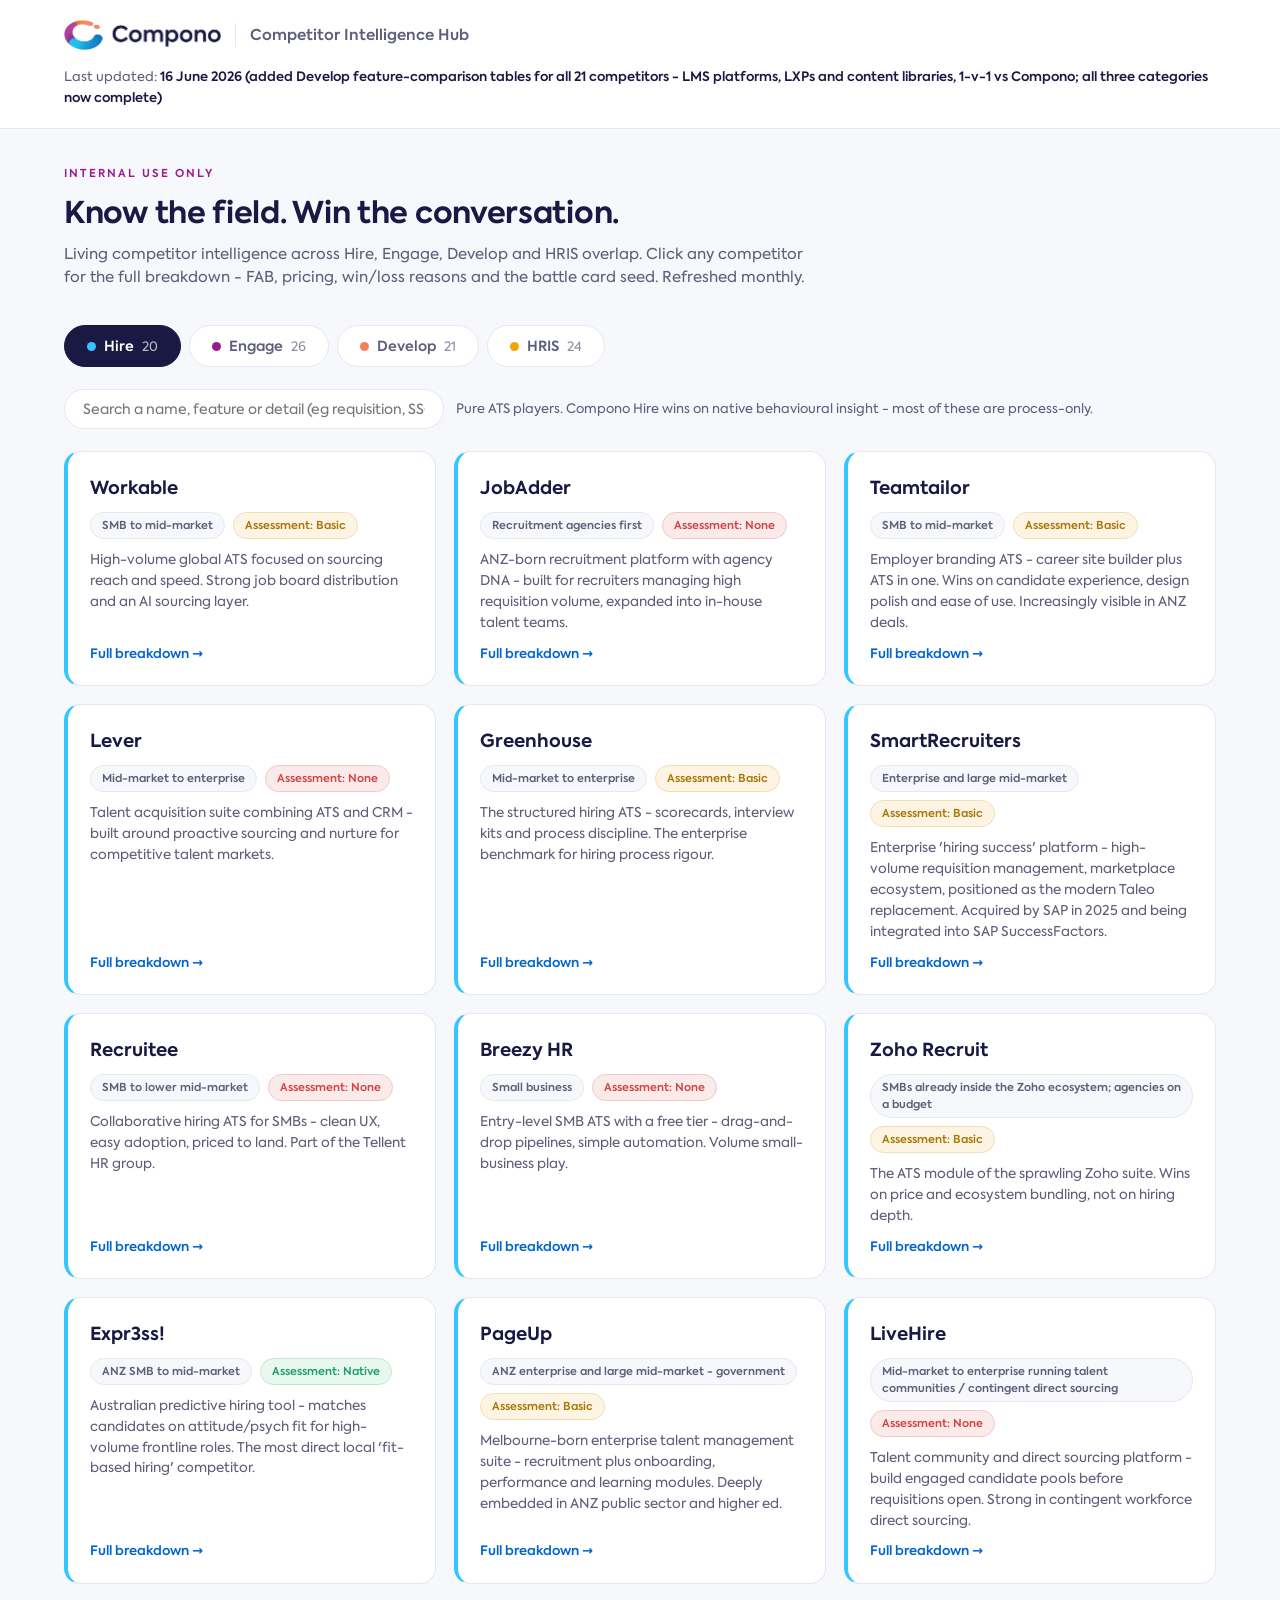
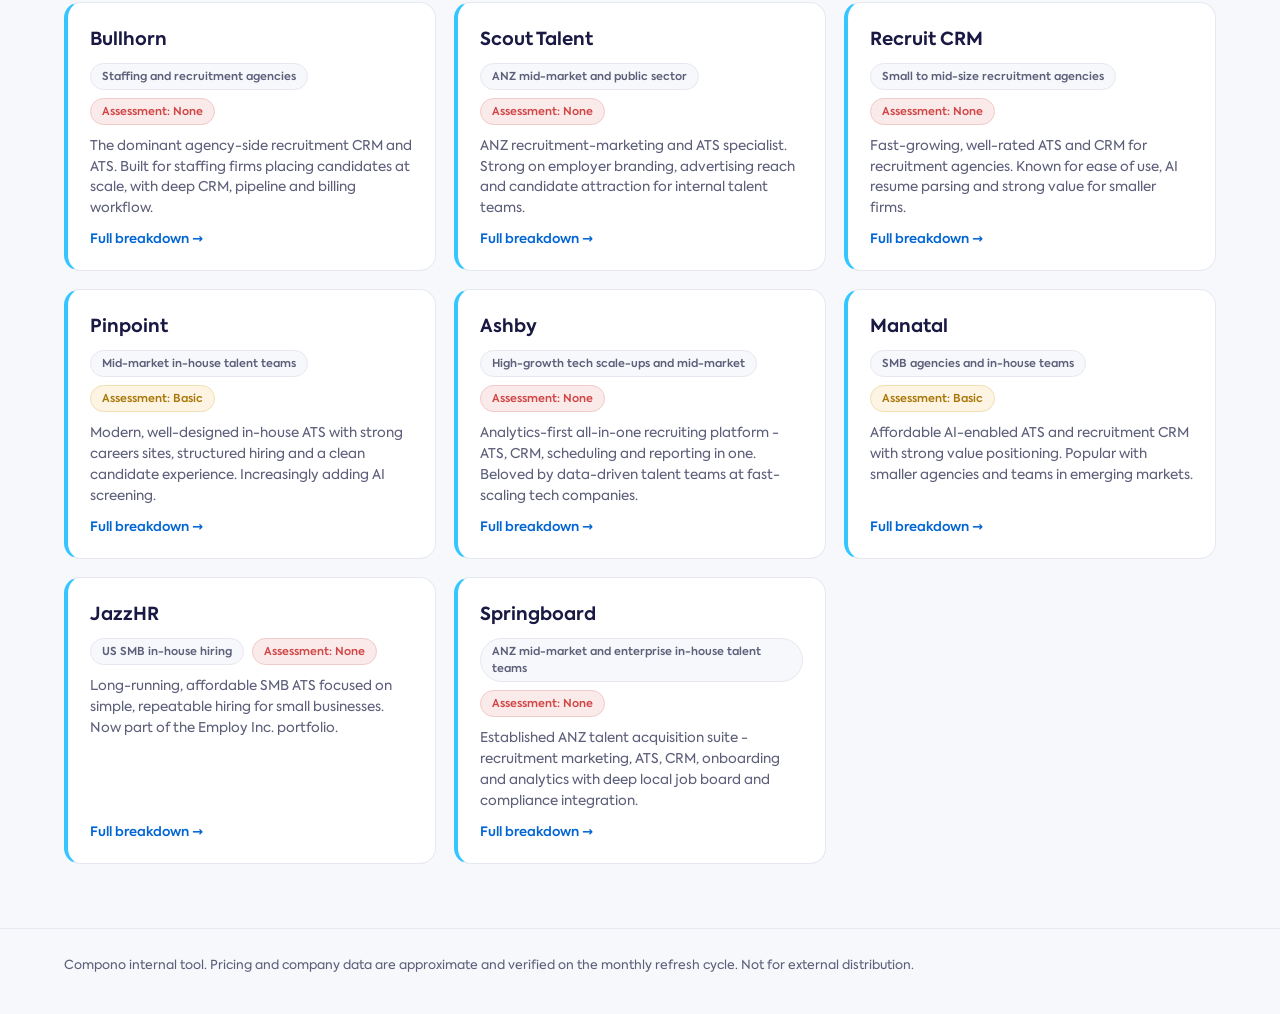
==== index.html @ 71cc0211 "Rename index 2.html to index.html" ====
<!DOCTYPE html>
<html lang="en-AU">
<head>
<meta charset="UTF-8">
<meta name="viewport" content="width=device-width, initial-scale=1.0">
<meta name="robots" content="noindex, nofollow">
<title>Compono Competitor Intelligence Hub</title>
<link rel="stylesheet" href="styles.css">
</head>
<body>

<header class="site-header">
  <div class="wrap">
    <div class="brand">
      <img src="assets/logo-horizontal-color.png" alt="Compono">
      <span class="brand-title">Competitor Intelligence Hub</span>
    </div>
    <div class="last-updated">Last updated: <strong id="lastUpdated"></strong></div>
  </div>
</header>

<main class="wrap">
  <div class="hero-strip">
    <div class="eyebrow">Internal use only</div>
    <h1>Know the field. Win the conversation.</h1>
    <p>Living competitor intelligence across Hire, Engage, Develop and HRIS overlap. Click any competitor for the full breakdown - FAB, pricing, win/loss reasons and the battle card seed. Refreshed monthly.</p>
  </div>

  <div class="tabs" id="tabs"></div>

  <div class="toolbar">
    <input type="text" class="search" id="search" placeholder="Search a name, feature or detail (eg requisition, SSO, onboarding)...">
    <span class="tab-desc" id="tabDesc"></span>
  </div>

  <div class="grid" id="grid"></div>
</main>

<footer class="site-footer">
  <div class="wrap">Compono internal tool. Pricing and company data are approximate and verified on the monthly refresh cycle. Not for external distribution.</div>
</footer>

<script src="data.js"></script>
<script>
  document.getElementById("lastUpdated").textContent = LAST_UPDATED;

  const tabOrder = ["hire", "engage", "develop", "hris"];
  let activeTab = sessionStorage.getItem("activeTab") || "hire";
  let query = "";

  const tabsEl = document.getElementById("tabs");
  const gridEl = document.getElementById("grid");
  const descEl = document.getElementById("tabDesc");

  const searchEl = document.getElementById("search");

  // Build the searchable text for each competitor once, on load.
  // This is what a competitor DOES - not Compono's win/loss or battle card.
  // For the feature-comparison rows we only count a feature when the
  // competitor actually offers it (them = yes or partial), so a search like
  // "requisition" returns only the ones that have it, not every competitor
  // that shares the same row set.
  function buildSearchText(c) {
    const parts = [];
    parts.push(c.name || "");
    parts.push(c.summary || "");
    parts.push(c.targetMarket || "");
    parts.push(c.pricing || "");
    if (Array.isArray(c.features)) parts.push(c.features.join(" "));
    if (Array.isArray(c.integrations)) parts.push(c.integrations.join(" "));
    if (c.fabTheirs) parts.push([c.fabTheirs.features, c.fabTheirs.advantages, c.fabTheirs.benefits].join(" "));
    if (c.fabComparison && Array.isArray(c.fabComparison.groups)) {
      c.fabComparison.groups.forEach(g => {
        (g.rows || []).forEach(r => {
          if (r && (r.them === "yes" || r.them === "partial")) parts.push(r.label || "");
        });
      });
    }
    return parts.join("  ").toLowerCase();
  }
  COMPETITORS.forEach(c => { c._search = buildSearchText(c); });

  // All words typed must be present (so "native assessment" narrows the list).
  function matchesQuery(c) {
    if (query === "") return true;
    return query.split(/\s+/).filter(Boolean).every(token => c._search.includes(token));
  }

  function renderTabs() {
    const searching = query !== "";
    tabsEl.innerHTML = tabOrder.map(key => {
      const count = COMPETITORS.filter(c => c.category === key).length;
      const isActive = !searching && key === activeTab;
      return `<button class="tab ${isActive ? "active" : ""}" data-tab="${key}">
        <span class="dot dot-${key}"></span>${CATEGORIES[key].label} <span class="count">${count}</span>
      </button>`;
    }).join("");
    tabsEl.querySelectorAll(".tab").forEach(btn => {
      btn.addEventListener("click", () => {
        // Clicking a tab returns to normal browsing and clears any search.
        activeTab = btn.dataset.tab;
        sessionStorage.setItem("activeTab", activeTab);
        query = "";
        searchEl.value = "";
        renderTabs(); renderGrid();
      });
    });
  }

  function assessPill(c) {
    if (c.category !== "hire" || !c.assessment) return "";
    const lvl = c.assessment.level;
    const cls = lvl === "Native" ? "assess-native" : lvl === "Basic" ? "assess-basic" : "assess-none";
    return `<span class="pill ${cls}">Assessment: ${lvl}</span>`;
  }

  // Category tag shown on cards when searching across all tabs.
  function categoryPill(c) {
    const label = CATEGORIES[c.category] ? CATEGORIES[c.category].label : c.category;
    return `<span class="pill"><span class="dot dot-${c.category}" style="display:inline-block;width:8px;height:8px;border-radius:50%;margin-right:6px"></span>${label}</span>`;
  }

  function renderGrid() {
    const searching = query !== "";

    // Empty search browses the active tab. A search looks across all categories.
    const list = searching
      ? COMPETITORS.filter(matchesQuery)
      : COMPETITORS.filter(c => c.category === activeTab);

    if (searching) {
      descEl.textContent = list.length === 1
        ? "1 competitor matches across all categories"
        : list.length + " competitors match across all categories";
    } else {
      descEl.textContent = CATEGORIES[activeTab].desc;
    }

    const emptyMsg = searching
      ? "No competitors match that search."
      : "No competitors in this tab.";

    gridEl.innerHTML = list.length ? list.map(c => `
      <a class="comp-card ${c.category}" href="competitor.html?id=${c.id}">
        <h3>${c.name}</h3>
        <div class="card-meta">
          ${searching ? categoryPill(c) : ""}
          <span class="pill">${c.targetMarket.split(",")[0]}</span>
          ${assessPill(c)}
        </div>
        <p>${c.summary}</p>
        <span class="card-link">Full breakdown →</span>
      </a>
    `).join("") : `<p style="color:var(--muted)">${emptyMsg}</p>`;
  }

  searchEl.addEventListener("input", e => {
    query = e.target.value.toLowerCase().trim();
    renderTabs(); renderGrid();
  });

  renderTabs();
  renderGrid();
</script>
</body>
</html>
---- styles.css ----
/* Compono Competitor Intelligence Hub — internal tool styling
   Lighter take on the Compono GTM design system */

@font-face { font-family:"Axiforma"; src:url("./fonts/Axiforma-Regular.otf") format("opentype"); font-weight:400; font-display:swap; }
@font-face { font-family:"Axiforma"; src:url("./fonts/Axiforma-Medium.otf") format("opentype"); font-weight:500; font-display:swap; }
@font-face { font-family:"Axiforma"; src:url("./fonts/Axiforma-SemiBold.otf") format("opentype"); font-weight:600; font-display:swap; }
@font-face { font-family:"Axiforma"; src:url("./fonts/Axiforma-Bold.otf") format("opentype"); font-weight:700; font-display:swap; }

:root {
  --navy:#1A1944;
  --blue:#0065D3;
  --blue-dark:#0055B3;
  --purple:#9a1a8d;
  --cyan:#35c6ff;
  --coral:#f3805d;
  --amber:#F1A604;
  --bg:#f7f8fb;
  --card:#ffffff;
  --line:#e6e8f0;
  --text:#1A1944;
  --muted:#5d5f7a;
  --green:#1d9e6f;
  --red:#d14545;
  --radius:16px;
}

* { box-sizing:border-box; margin:0; padding:0; }

body {
  font-family:"Axiforma", system-ui, sans-serif;
  background:var(--bg);
  color:var(--text);
  line-height:1.55;
  font-size:15px;
}

a { color:var(--blue); text-decoration:none; }
a:hover { text-decoration:underline; }

.wrap { max-width:1200px; margin:0 auto; padding:0 24px; }

/* ---------- Header ---------- */
.site-header {
  background:var(--card);
  border-bottom:1px solid var(--line);
  padding:20px 0;
}
.site-header .wrap { display:flex; align-items:center; justify-content:space-between; gap:16px; flex-wrap:wrap; }
.brand { display:flex; align-items:center; gap:14px; }
.brand img { height:30px; }
.brand-title { font-weight:600; font-size:15px; color:var(--muted); border-left:1px solid var(--line); padding-left:14px; }
.last-updated { font-size:13px; color:var(--muted); }
.last-updated strong { color:var(--text); font-weight:600; }

/* ---------- Hero strip ---------- */
.hero-strip { padding:36px 0 8px; }
.eyebrow { text-transform:uppercase; letter-spacing:2px; font-size:11px; font-weight:600; color:var(--purple); }
.hero-strip h1 { font-size:30px; font-weight:700; margin:8px 0 6px; letter-spacing:-0.3px; }
.hero-strip p { color:var(--muted); max-width:760px; }

/* ---------- Tabs ---------- */
.tabs { display:flex; gap:8px; margin:28px 0 22px; flex-wrap:wrap; }
.tab {
  border:1px solid var(--line);
  background:var(--card);
  border-radius:9999px;
  padding:10px 22px;
  font-family:inherit;
  font-size:14px;
  font-weight:600;
  color:var(--muted);
  cursor:pointer;
  display:flex; align-items:center; gap:8px;
  transition:all .15s ease;
}
.tab:hover { border-color:var(--blue); color:var(--blue); }
.tab.active { background:var(--navy); border-color:var(--navy); color:#fff; }
.tab .dot { width:9px; height:9px; border-radius:50%; }
.dot-hire { background:var(--cyan); }
.dot-engage { background:var(--purple); }
.dot-develop { background:var(--coral); }
.dot-hris { background:var(--amber); }
.tab .count { font-weight:400; opacity:.7; font-size:13px; }

/* ---------- Search ---------- */
.toolbar { display:flex; gap:12px; align-items:center; margin-bottom:22px; flex-wrap:wrap; }
.search {
  flex:1; min-width:240px; max-width:380px;
  border:1px solid var(--line);
  border-radius:9999px;
  padding:10px 18px;
  font-family:inherit;
  font-size:14px;
  background:var(--card);
  color:var(--text);
}
.search:focus { outline:none; border-color:var(--blue); }
.tab-desc { font-size:13px; color:var(--muted); }

/* ---------- Card grid ---------- */
.grid {
  display:grid;
  grid-template-columns:repeat(3, 1fr);
  gap:18px;
  padding-bottom:64px;
}
@media (max-width:980px){ .grid { grid-template-columns:repeat(2,1fr); } }
@media (max-width:640px){ .grid { grid-template-columns:1fr; } }

.comp-card {
  background:var(--card);
  border:1px solid var(--line);
  border-left:4px solid var(--purple);
  border-radius:var(--radius);
  padding:22px;
  display:flex; flex-direction:column; gap:10px;
  transition:box-shadow .15s ease, transform .15s ease;
  color:var(--text);
}
.comp-card:hover { box-shadow:0 8px 24px rgba(26,25,68,.10); transform:translateY(-2px); text-decoration:none; }
.comp-card.hire { border-left-color:var(--cyan); }
.comp-card.engage { border-left-color:var(--purple); }
.comp-card.develop { border-left-color:var(--coral); }
.comp-card.hris { border-left-color:var(--amber); }

.comp-card h3 { font-size:18px; font-weight:700; }
.card-meta { display:flex; gap:8px; flex-wrap:wrap; }
.pill {
  font-size:11px; font-weight:600;
  border-radius:9999px;
  padding:4px 11px;
  background:var(--bg);
  color:var(--muted);
  border:1px solid var(--line);
}
.pill.assess-native { background:#e8f8ef; color:var(--green); border-color:#bfe8d2; }
.pill.assess-basic { background:#fdf4e3; color:#a87708; border-color:#f0dfb3; }
.pill.assess-none { background:#fbeaea; color:var(--red); border-color:#f0c9c9; }
.comp-card p { font-size:13.5px; color:var(--muted); flex:1; }
.card-link { font-size:13px; font-weight:600; color:var(--blue); }

/* ---------- Competitor page ---------- */
.back-link { display:inline-block; margin:26px 0 4px; font-size:13px; font-weight:600; }
.comp-header { padding:10px 0 26px; border-bottom:1px solid var(--line); margin-bottom:30px; }
.comp-header h1 { font-size:32px; font-weight:700; letter-spacing:-0.3px; margin:6px 0 10px; }
.comp-header .card-meta { margin-top:4px; }

.section { margin-bottom:34px; }
.section h2 {
  font-size:13px; text-transform:uppercase; letter-spacing:2px;
  font-weight:600; color:var(--purple); margin-bottom:12px;
}
.panel {
  background:var(--card);
  border:1px solid var(--line);
  border-radius:var(--radius);
  padding:22px 24px;
}

.snapshot-grid { display:grid; grid-template-columns:repeat(auto-fit, minmax(170px,1fr)); gap:16px; }
.snap-item .label { font-size:11px; text-transform:uppercase; letter-spacing:1px; color:var(--muted); font-weight:600; }
.snap-item .value { font-size:14.5px; font-weight:500; margin-top:3px; }

ul.clean { list-style:none; }
ul.clean li { padding:7px 0 7px 22px; position:relative; font-size:14px; border-bottom:1px solid var(--bg); }
ul.clean li:last-child { border-bottom:none; }
ul.clean li::before { content:"●"; position:absolute; left:2px; font-size:9px; top:11px; color:var(--blue); }
ul.clean.wins li::before { color:var(--green); }
ul.clean.losses li::before { color:var(--red); }

.fab-grid { display:grid; grid-template-columns:1fr 1fr; gap:18px; }
@media (max-width:760px){ .fab-grid { grid-template-columns:1fr; } }
.fab-col h3 { font-size:14px; font-weight:700; margin-bottom:10px; display:flex; align-items:center; gap:8px; }
.fab-col.theirs h3 { color:var(--muted); }
.fab-col.ours h3 { color:var(--blue); }
.fab-block { margin-bottom:12px; }
.fab-block .fab-label { font-size:11px; text-transform:uppercase; letter-spacing:1px; font-weight:600; color:var(--muted); }
.fab-block p { font-size:13.5px; margin-top:3px; }

.battlecard {
  background:var(--navy);
  color:#fff;
  border-radius:var(--radius);
  padding:26px 28px;
}
.battlecard h2 { color:var(--cyan) !important; }
.battlecard p { font-size:15px; line-height:1.7; }

.recent-empty {
  font-size:13.5px; color:var(--muted); font-style:italic;
}
.activity-item { padding:10px 0; border-bottom:1px solid var(--bg); font-size:14px; }
.activity-item:last-child { border-bottom:none; }
.activity-item .date { font-size:12px; font-weight:600; color:var(--purple); }

.two-col { display:grid; grid-template-columns:1fr 1fr; gap:18px; }
@media (max-width:760px){ .two-col { grid-template-columns:1fr; } }

footer.site-footer {
  border-top:1px solid var(--line);
  padding:26px 0 40px;
  font-size:12.5px;
  color:var(--muted);
}

/* ============================================================
   FAB FEATURE COMPARISON + PAGE INTERACTIVITY
   Added for the redesigned 1-v-1 Compono comparison tables.
   Uses the existing tokens defined above (--navy, --blue, etc).
   ============================================================ */
:root{
  --fab-yes:#1d9e6f; --fab-yes-bg:rgba(29,158,111,.12);
  --fab-partial:#c8861a; --fab-partial-bg:rgba(214,158,46,.14);
  --fab-no:#c2c7d0; --fab-no-bg:rgba(120,130,150,.10);
  --ease-out:cubic-bezier(.22,1,.36,1);
}

/* ---------- collapsible shell ---------- */
.fab-compare{
  border:1px solid var(--line);
  border-radius:var(--radius);
  background:var(--card);
  overflow:hidden;
  box-shadow:0 2px 8px rgba(26,25,68,0.05);
  transition:box-shadow .3s var(--ease-out);
}
.fab-compare[open]{box-shadow:0 12px 32px -12px rgba(26,25,68,0.18);}
.fab-compare>summary{
  list-style:none; cursor:pointer; user-select:none;
  padding:20px 24px;
  display:flex; align-items:center; gap:14px;
  background:linear-gradient(135deg,#1A1944 0%,#2a2960 100%);
  color:#fff;
}
.fab-compare>summary::-webkit-details-marker{display:none;}
.fab-compare>summary::after{
  content:""; width:11px; height:11px; margin-left:auto;
  border-right:2px solid rgba(255,255,255,.8);
  border-bottom:2px solid rgba(255,255,255,.8);
  transform:rotate(45deg); transition:transform .3s var(--ease-out);
}
.fab-compare[open]>summary::after{transform:rotate(-135deg);}
.fab-compare-title{font-size:17px; font-weight:700; letter-spacing:-0.01em;}
.fab-compare-hint{
  font-size:12px; font-weight:600; text-transform:uppercase; letter-spacing:.08em;
  color:var(--cyan); margin-left:4px;
}
.fab-compare[open] .fab-compare-hint{opacity:.6;}
.fab-compare-body{padding:0;}

/* ---------- legend ---------- */
.fab-legend{
  display:flex; flex-wrap:wrap; gap:22px;
  padding:16px 24px; background:var(--bg);
  border-bottom:1px solid var(--line);
  font-size:13px; font-weight:500; color:var(--navy);
}
.fab-legend span{display:inline-flex; align-items:center; gap:8px;}

/* ---------- group ---------- */
.fab-compare-grouptitle{
  font-size:12px; font-weight:700; text-transform:uppercase; letter-spacing:.08em;
  color:var(--purple); padding:18px 24px 10px; background:var(--card);
}
.fab-compare-group:nth-of-type(2) .fab-compare-grouptitle{color:var(--blue);}

/* ---------- table ---------- */
.fab-compare-table{ width:100%; border-collapse:collapse; font-size:14.5px; table-layout:fixed; }
.fab-compare-table col.col-cap{width:auto;}
.fab-compare-table col.col-them,.fab-compare-table col.col-us{width:130px;}
.fab-compare-table th{
  font-size:12px; font-weight:700; text-transform:uppercase; letter-spacing:.05em;
  padding:13px 18px; color:var(--navy); background:#f1f0fb;
  border-bottom:2px solid var(--line);
}
.fab-compare-table th.cap{text-align:left;}
.fab-compare-table th.vendor{text-align:center;}
.fab-compare-table th.us{
  background:var(--blue); color:#fff; border-bottom:2px solid var(--blue-dark); position:relative;
}
.fab-compare-table th.us::after{
  content:"US"; position:absolute; top:4px; right:8px;
  font-size:9px; font-weight:700; letter-spacing:.1em; opacity:.55;
}
.fab-compare-table td{
  padding:13px 18px; border-bottom:1px solid var(--line);
  color:var(--navy); line-height:1.4; vertical-align:middle;
}
.fab-compare-table td.cap{font-weight:500;}
.fab-compare-table td.mark{text-align:center;}
.fab-compare-table td.us{background:rgba(0,101,211,0.05);}
.fab-compare-table tr:hover td{background:rgba(26,25,68,0.025);}
.fab-compare-table tr:hover td.us{background:rgba(0,101,211,0.09);}
.fab-compare-table tbody tr:last-child td{border-bottom:none;}

/* ---------- marks ---------- */
.mk{
  display:inline-flex; align-items:center; justify-content:center;
  width:28px; height:28px; border-radius:50%;
  font-style:normal; font-size:14px; font-weight:700; line-height:1;
}
.mk.yes{background:var(--fab-yes-bg); color:var(--fab-yes);}
.mk.partial{background:var(--fab-partial-bg); color:var(--fab-partial); font-size:12px;}
.mk.no{background:var(--fab-no-bg); color:var(--fab-no);}

@media (max-width:600px){
  .fab-compare-hint{display:none;}
  .fab-compare-table col.col-them,.fab-compare-table col.col-us{width:62px;}
  .fab-compare-table th,.fab-compare-table td{padding:11px 12px;}
  .fab-compare-table{font-size:13.5px;}
}

/* ---------- page interactivity ---------- */
.reveal{opacity:0; transform:translateY(16px); transition:opacity .6s var(--ease-out), transform .6s var(--ease-out);}
.reveal.in{opacity:1; transform:none;}
@media (prefers-reduced-motion:reduce){.reveal{opacity:1; transform:none; transition:none;}}

.hub-subnav{
  position:sticky; top:0; z-index:50;
  display:flex; gap:6px; flex-wrap:wrap;
  padding:12px 0; margin:0 0 8px;
  background:rgba(247,248,251,0.88); backdrop-filter:blur(10px);
  border-bottom:1px solid var(--line);
}
.hub-subnav a{
  font-size:13px; font-weight:600; text-decoration:none;
  color:var(--navy); padding:7px 14px; border-radius:9999px;
  border:1px solid var(--line); background:var(--card);
  transition:all .2s ease; white-space:nowrap;
}
.hub-subnav a:hover{border-color:var(--blue); color:var(--blue); text-decoration:none;}
.hub-subnav a.active{background:var(--navy); color:#fff; border-color:var(--navy);}

.win-loss-bar{height:8px; border-radius:9999px; overflow:hidden; display:flex; margin:4px 0 18px; background:var(--fab-no-bg);}
.win-loss-bar .w{background:var(--green);}
.win-loss-bar .l{background:var(--coral);}

ul.clean.wins li,ul.clean.losses li{transition:transform .2s ease;}
ul.clean.wins li:hover,ul.clean.losses li:hover{transform:translateX(3px);}

.panel{transition:box-shadow .25s ease;}
.section:hover>.panel{box-shadow:0 8px 24px -12px rgba(26,25,68,0.15);}
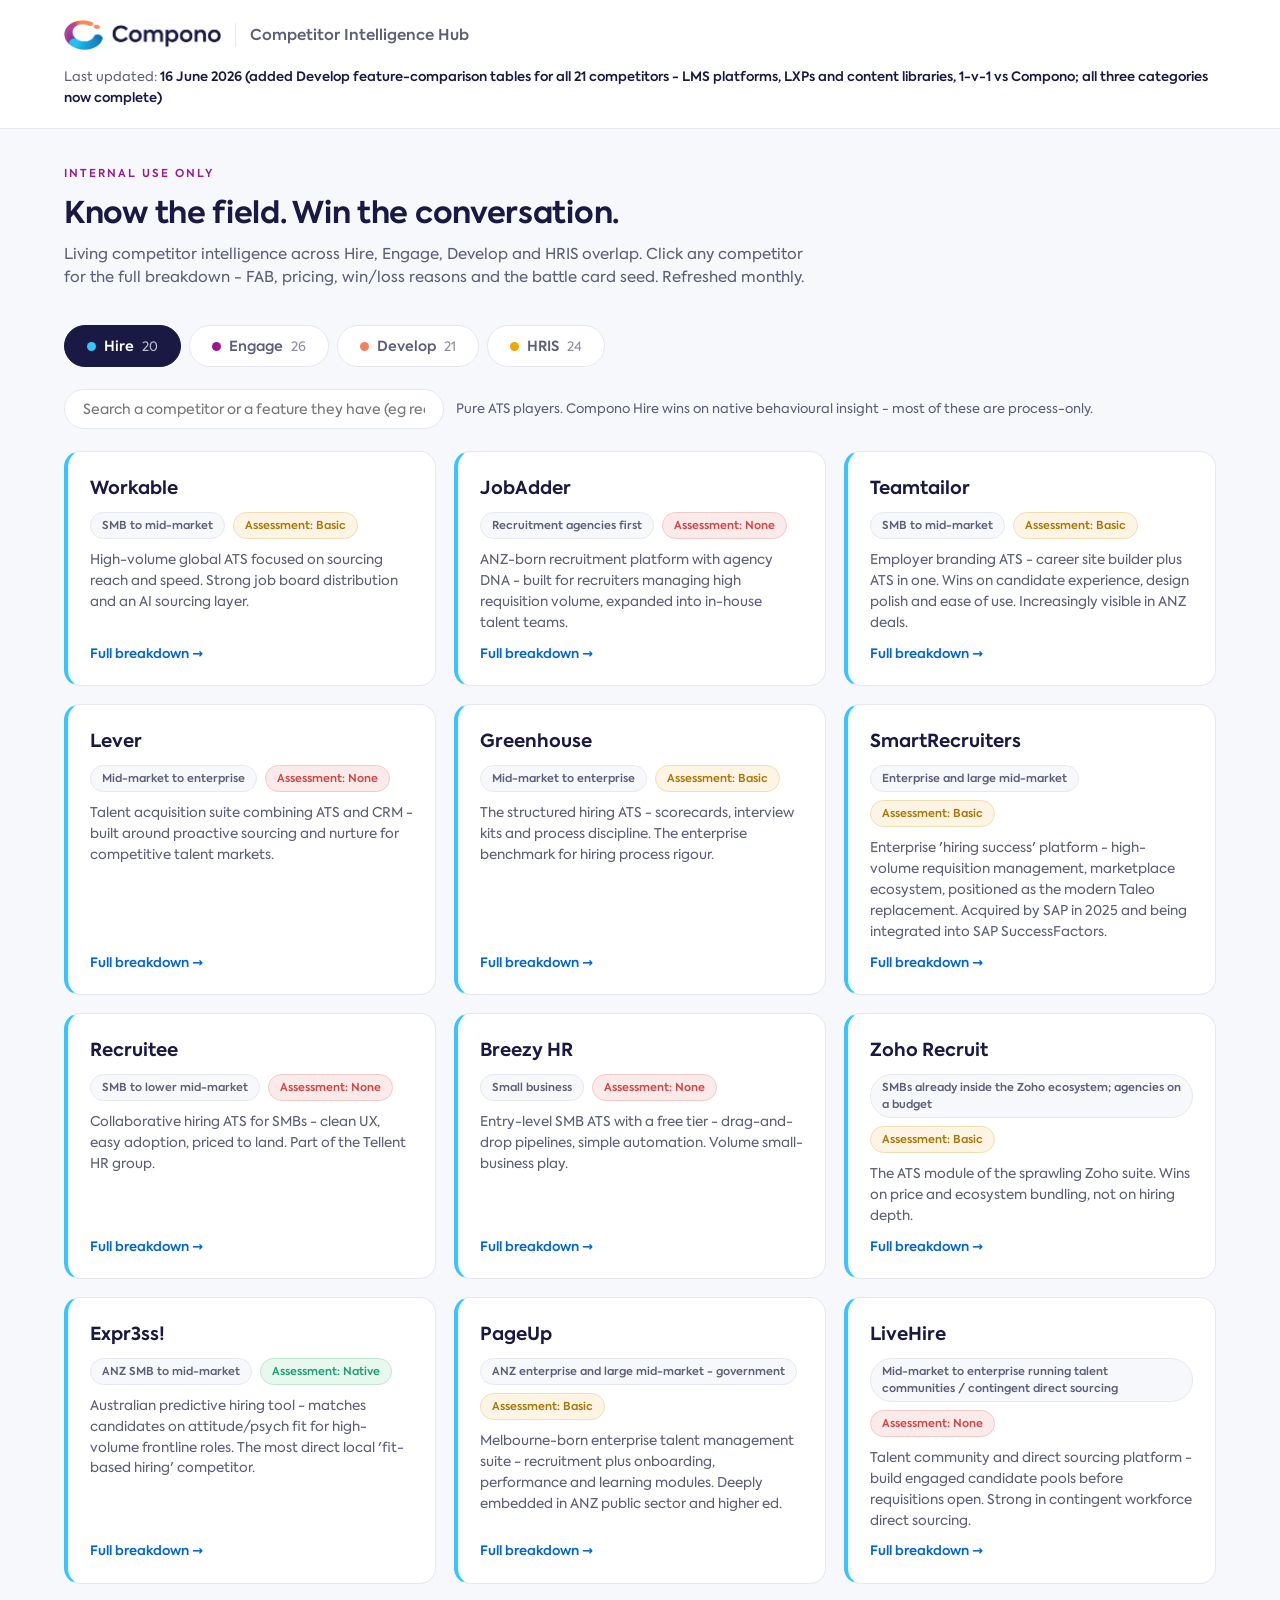
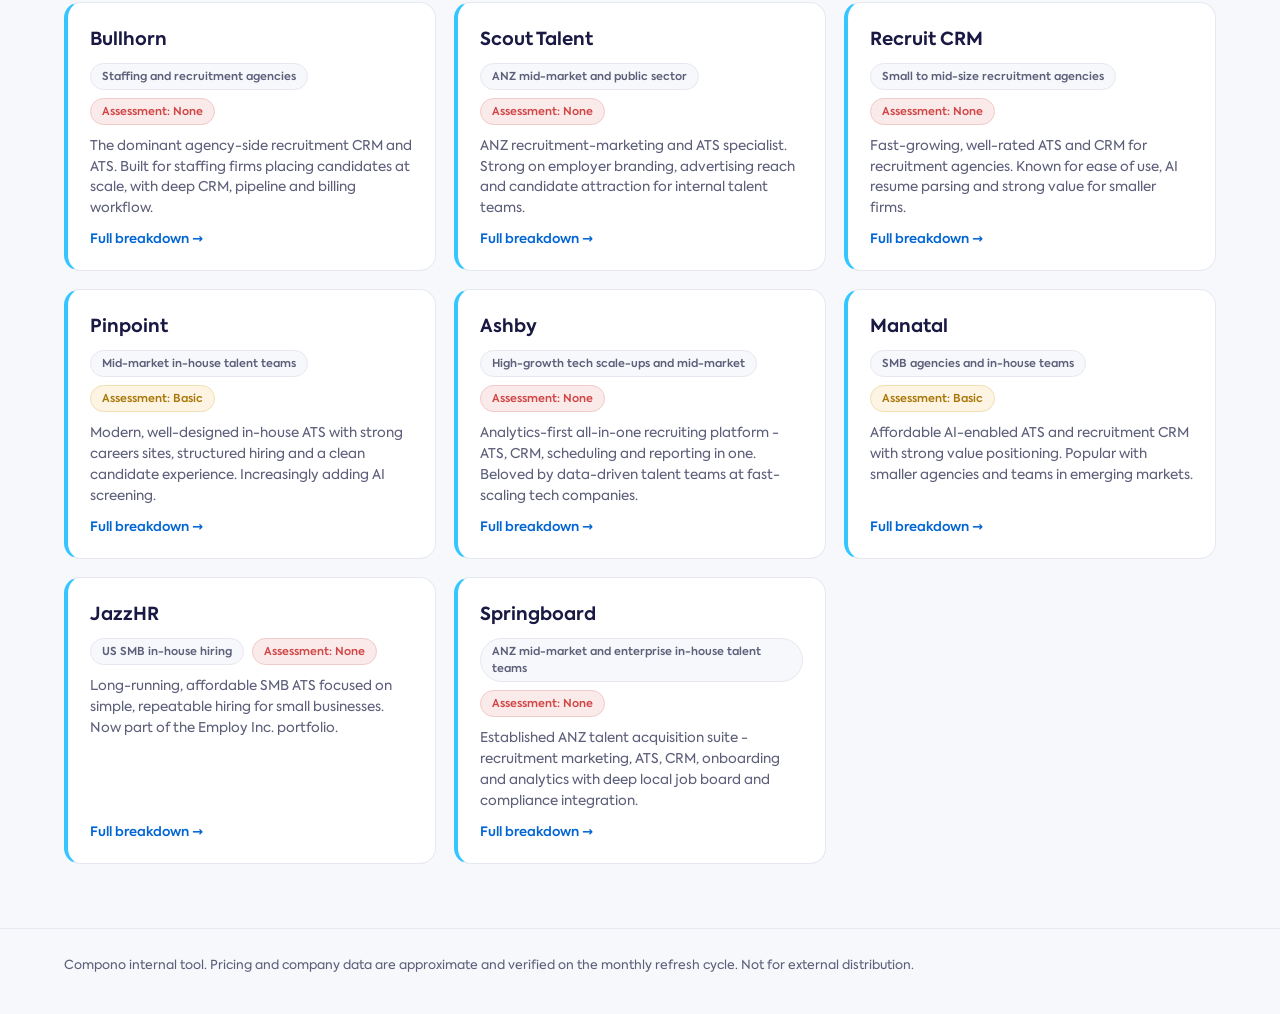
==== commit 1d170be5: "Rename index 3.html to index.html" ====
--- a/index.html
+++ b/index.html
@@ -29,7 +29,7 @@
   <div class="tabs" id="tabs"></div>
 
   <div class="toolbar">
-    <input type="text" class="search" id="search" placeholder="Search a name, feature or detail (eg requisition, SSO, onboarding)...">
+    <input type="text" class="search" id="search" placeholder="Search a competitor or a feature they have (eg requisition, SCORM, assessment)...">
     <span class="tab-desc" id="tabDesc"></span>
   </div>
 
@@ -55,20 +55,18 @@
   const searchEl = document.getElementById("search");
 
   // Build the searchable text for each competitor once, on load.
-  // This is what a competitor DOES - not Compono's win/loss or battle card.
-  // For the feature-comparison rows we only count a feature when the
-  // competitor actually offers it (them = yes or partial), so a search like
-  // "requisition" returns only the ones that have it, not every competitor
-  // that shares the same row set.
+  // Capability-true only: this is what a competitor actually HAS.
+  // We include the name (so you can still find them by name), their own
+  // features, a real assessment capability for Hire (Basic or Native, never
+  // None), and the FAB comparison rows they tick (them = yes or partial).
+  // We deliberately leave OUT summary, their marketing pitch and integrations,
+  // so a competitor is not pulled up for a feature just because it appears in
+  // their description, or because they only plug into a partner that does it.
   function buildSearchText(c) {
     const parts = [];
     parts.push(c.name || "");
-    parts.push(c.summary || "");
-    parts.push(c.targetMarket || "");
-    parts.push(c.pricing || "");
-    if (Array.isArray(c.features)) parts.push(c.features.join(" "));
-    if (Array.isArray(c.integrations)) parts.push(c.integrations.join(" "));
-    if (c.fabTheirs) parts.push([c.fabTheirs.features, c.fabTheirs.advantages, c.fabTheirs.benefits].join(" "));
+    if (Array.isArray(c.features)) parts.push(c.features.join("  "));
+    if (c.category === "hire" && c.assessment && c.assessment.level !== "None") parts.push("assessment");
     if (c.fabComparison && Array.isArray(c.fabComparison.groups)) {
       c.fabComparison.groups.forEach(g => {
         (g.rows || []).forEach(r => {
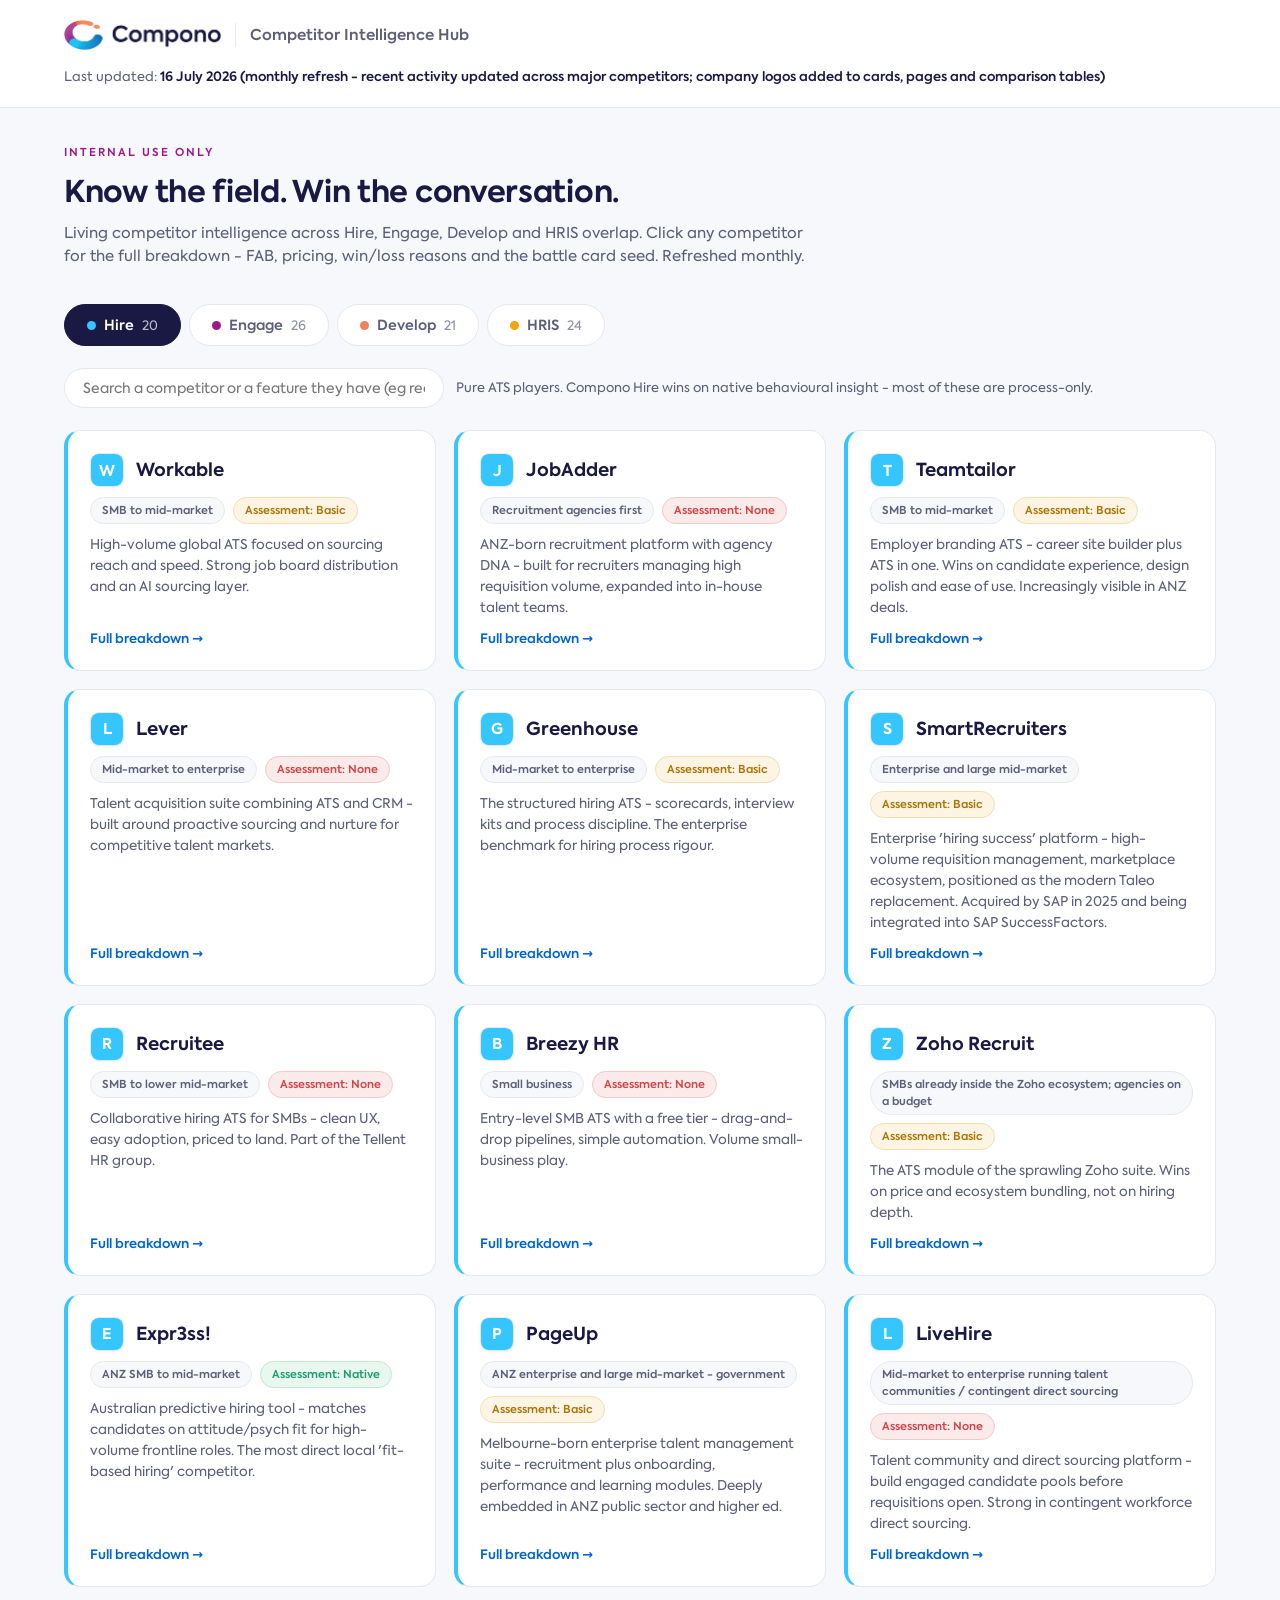
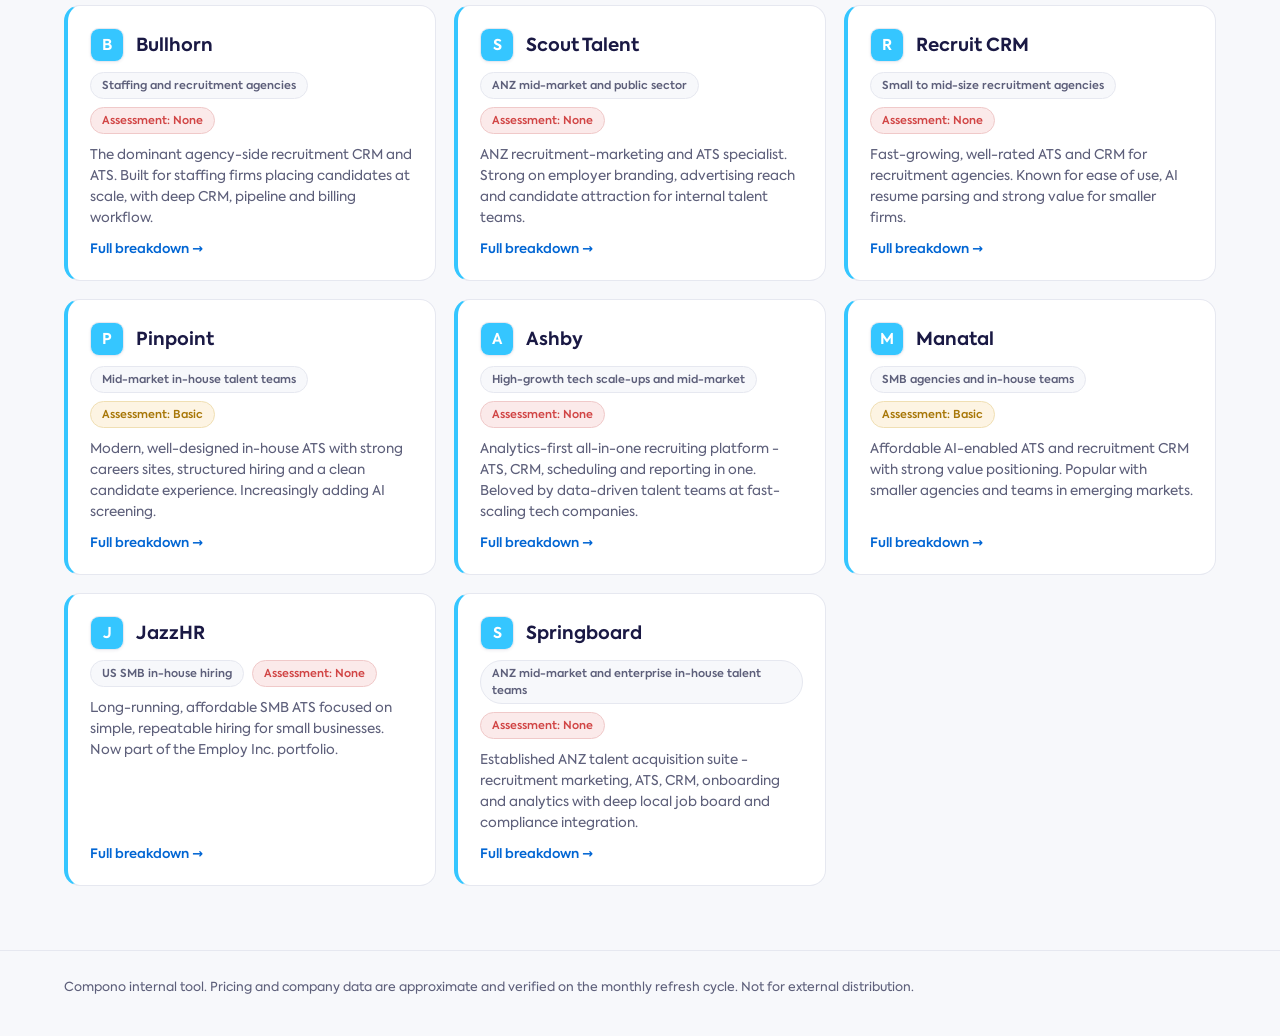
==== commit 43dddc35: "Add files via upload" ====
--- a/index.html
+++ b/index.html
@@ -105,6 +105,17 @@
     });
   }
 
+  // Company logo chip. Uses the competitor's website favicon via Google's
+  // public favicon service (no files to host or maintain). If a competitor
+  // has no domain set, or the image fails, a coloured initial shows instead.
+  function logoChip(c, size) {
+    const initial = (c.name || "?").trim().charAt(0).toUpperCase();
+    const img = c.domain
+      ? `<img class="logo-img" src="https://www.google.com/s2/favicons?domain=${c.domain}&sz=128" alt="" loading="lazy" onerror="this.style.display='none';this.nextElementSibling.style.display='flex'">`
+      : "";
+    return `<span class="logo-chip ${size || ""} ${c.category}">${img}<span class="logo-fallback"${c.domain ? ' style="display:none"' : ""}>${initial}</span></span>`;
+  }
+
   function assessPill(c) {
     if (c.category !== "hire" || !c.assessment) return "";
     const lvl = c.assessment.level;
@@ -140,7 +151,7 @@
 
     gridEl.innerHTML = list.length ? list.map(c => `
       <a class="comp-card ${c.category}" href="competitor.html?id=${c.id}">
-        <h3>${c.name}</h3>
+        <div class="card-head">${logoChip(c)}<h3>${c.name}</h3></div>
         <div class="card-meta">
           ${searching ? categoryPill(c) : ""}
           <span class="pill">${c.targetMarket.split(",")[0]}</span>
--- a/styles.css
+++ b/styles.css
@@ -340,3 +340,54 @@
 
 .panel{transition:box-shadow .25s ease;}
 .section:hover>.panel{box-shadow:0 8px 24px -12px rgba(26,25,68,0.15);}
+
+/* ============================================================
+   COMPANY LOGO CHIPS
+   Favicon-based logos with a coloured-initial fallback.
+   Added July 2026 refresh - cards, page headers, FAB columns
+   and the 1-v-1 comparison table headers.
+   ============================================================ */
+.logo-chip{
+  width:34px; height:34px; border-radius:9px;
+  border:1px solid var(--line); background:#fff;
+  display:inline-flex; align-items:center; justify-content:center;
+  overflow:hidden; flex:0 0 auto;
+  box-shadow:0 1px 3px rgba(26,25,68,.06);
+}
+.logo-chip .logo-img{ width:22px; height:22px; object-fit:contain; }
+.logo-chip .logo-fallback{
+  width:100%; height:100%;
+  display:flex; align-items:center; justify-content:center;
+  font-weight:700; font-size:15px; color:#fff; background:var(--navy);
+}
+.logo-chip.hire .logo-fallback{ background:var(--cyan); }
+.logo-chip.engage .logo-fallback{ background:var(--purple); }
+.logo-chip.develop .logo-fallback{ background:var(--coral); }
+.logo-chip.hris .logo-fallback{ background:var(--amber); }
+
+/* Card grid */
+.card-head{ display:flex; align-items:center; gap:12px; }
+.card-head h3{ margin:0; }
+
+/* Competitor page header */
+.comp-title-row{ display:flex; align-items:center; gap:14px; margin:6px 0 10px; }
+.comp-title-row h1{ margin:0; }
+.logo-chip.lg{ width:54px; height:54px; border-radius:14px; }
+.logo-chip.lg .logo-img{ width:36px; height:36px; }
+.logo-chip.lg .logo-fallback{ font-size:22px; }
+
+/* FAB column headings */
+.fab-col h3 .logo-chip{ width:26px; height:26px; border-radius:7px; }
+.fab-col h3 .logo-chip .logo-img{ width:17px; height:17px; }
+.fab-col h3 .logo-chip .logo-fallback{ font-size:12px; }
+
+/* Comparison table headers */
+.logo-chip.sm{ width:20px; height:20px; border-radius:5px; box-shadow:none; }
+.logo-chip.sm .logo-img{ width:14px; height:14px; }
+.logo-chip.sm .logo-fallback{ font-size:10px; }
+.th-vendor{ display:inline-flex; align-items:center; gap:7px; vertical-align:middle; }
+.fab-compare-table th.us .logo-chip.sm{ border-color:rgba(255,255,255,.5); }
+
+@media (max-width:600px){
+  .fab-compare-table .logo-chip.sm{ display:none; }
+}
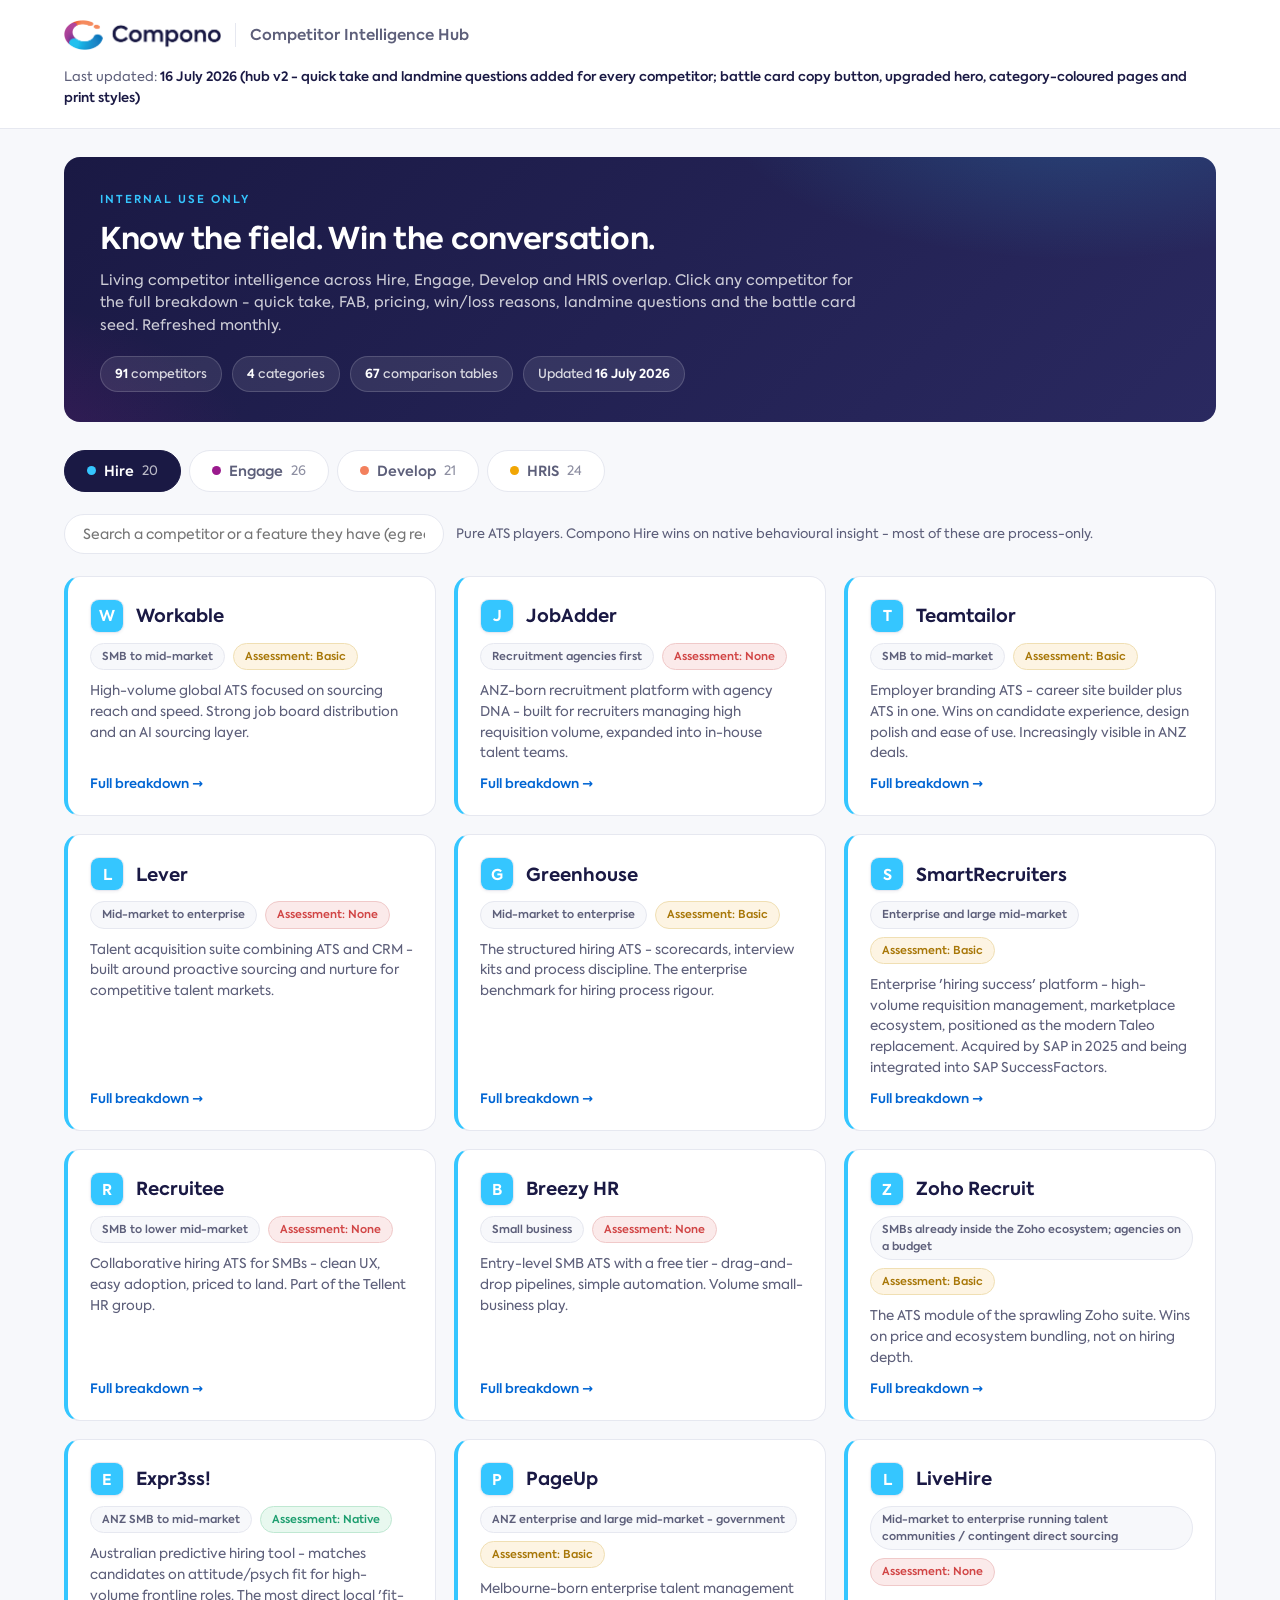
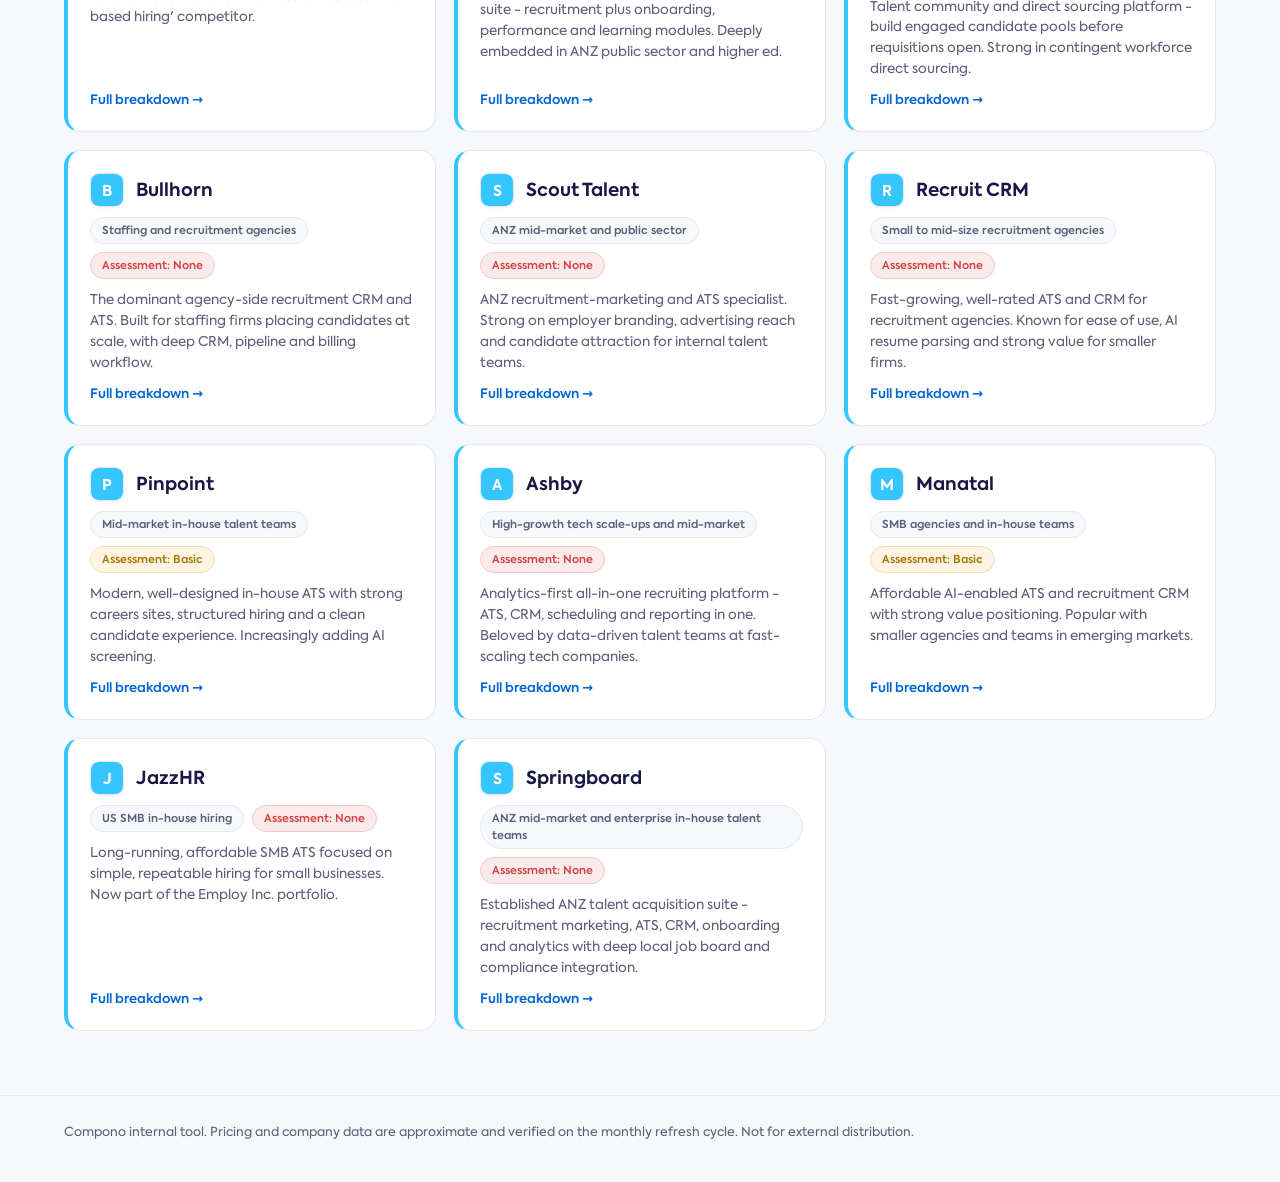
==== commit 31a76054: "Add files via upload" ====
--- a/index.html
+++ b/index.html
@@ -20,10 +20,11 @@
 </header>
 
 <main class="wrap">
-  <div class="hero-strip">
+  <div class="hero">
     <div class="eyebrow">Internal use only</div>
     <h1>Know the field. Win the conversation.</h1>
-    <p>Living competitor intelligence across Hire, Engage, Develop and HRIS overlap. Click any competitor for the full breakdown - FAB, pricing, win/loss reasons and the battle card seed. Refreshed monthly.</p>
+    <p>Living competitor intelligence across Hire, Engage, Develop and HRIS overlap. Click any competitor for the full breakdown - quick take, FAB, pricing, win/loss reasons, landmine questions and the battle card seed. Refreshed monthly.</p>
+    <div class="hero-stats" id="heroStats"></div>
   </div>
 
   <div class="tabs" id="tabs"></div>
@@ -43,6 +44,19 @@
 <script src="data.js"></script>
 <script>
   document.getElementById("lastUpdated").textContent = LAST_UPDATED;
+
+  // Hero stat chips - computed from the data so they never go stale.
+  (function () {
+    const statsEl = document.getElementById("heroStats");
+    if (!statsEl) return;
+    const tables = COMPETITORS.filter(c => c.fabComparison).length;
+    const shortDate = LAST_UPDATED.split(" (")[0];
+    statsEl.innerHTML = `
+      <span class="stat-chip"><strong>${COMPETITORS.length}</strong> competitors</span>
+      <span class="stat-chip"><strong>${Object.keys(CATEGORIES).length}</strong> categories</span>
+      <span class="stat-chip"><strong>${tables}</strong> comparison tables</span>
+      <span class="stat-chip">Updated <strong>${shortDate}</strong></span>`;
+  })();
 
   const tabOrder = ["hire", "engage", "develop", "hris"];
   let activeTab = sessionStorage.getItem("activeTab") || "hire";
--- a/styles.css
+++ b/styles.css
@@ -22,6 +22,11 @@
   --green:#1d9e6f;
   --red:#d14545;
   --radius:16px;
+  /* Darker, text-safe versions of the category colours */
+  --hire-ink:#0a7fb5;
+  --engage-ink:#9a1a8d;
+  --develop-ink:#c9552f;
+  --hris-ink:#a87708;
 }
 
 * { box-sizing:border-box; margin:0; padding:0; }
@@ -52,11 +57,32 @@
 .last-updated { font-size:13px; color:var(--muted); }
 .last-updated strong { color:var(--text); font-weight:600; }
 
-/* ---------- Hero strip ---------- */
-.hero-strip { padding:36px 0 8px; }
+/* ---------- Hero ---------- */
 .eyebrow { text-transform:uppercase; letter-spacing:2px; font-size:11px; font-weight:600; color:var(--purple); }
-.hero-strip h1 { font-size:30px; font-weight:700; margin:8px 0 6px; letter-spacing:-0.3px; }
-.hero-strip p { color:var(--muted); max-width:760px; }
+.hero {
+  margin-top:28px;
+  padding:34px 36px 30px;
+  border-radius:var(--radius);
+  background:
+    radial-gradient(600px 260px at 88% -20%, rgba(53,198,255,.22), transparent 60%),
+    radial-gradient(520px 300px at -10% 120%, rgba(154,26,141,.28), transparent 60%),
+    linear-gradient(135deg, #1A1944 0%, #2a2960 100%);
+  color:#fff;
+}
+.hero .eyebrow { color:var(--cyan); }
+.hero h1 { font-size:30px; font-weight:700; margin:8px 0 6px; letter-spacing:-0.3px; }
+.hero p { color:rgba(255,255,255,.78); max-width:760px; font-size:14.5px; }
+.hero-stats { display:flex; gap:10px; flex-wrap:wrap; margin-top:20px; }
+.stat-chip {
+  font-size:12.5px; font-weight:500;
+  color:rgba(255,255,255,.82);
+  background:rgba(255,255,255,.09);
+  border:1px solid rgba(255,255,255,.16);
+  border-radius:9999px;
+  padding:7px 14px;
+}
+.stat-chip strong { color:#fff; font-weight:700; }
+@media (max-width:600px){ .hero { padding:26px 22px 24px; } }
 
 /* ---------- Tabs ---------- */
 .tabs { display:flex; gap:8px; margin:28px 0 22px; flex-wrap:wrap; }
@@ -141,7 +167,19 @@
 
 /* ---------- Competitor page ---------- */
 .back-link { display:inline-block; margin:26px 0 4px; font-size:13px; font-weight:600; }
-.comp-header { padding:10px 0 26px; border-bottom:1px solid var(--line); margin-bottom:30px; }
+.comp-header { position:relative; padding:18px 0 26px; border-bottom:1px solid var(--line); margin-bottom:30px; }
+.comp-header::before {
+  content:""; position:absolute; top:0; left:0;
+  width:64px; height:4px; border-radius:2px; background:var(--purple);
+}
+.comp-header.hire::before { background:var(--cyan); }
+.comp-header.engage::before { background:var(--purple); }
+.comp-header.develop::before { background:var(--coral); }
+.comp-header.hris::before { background:var(--amber); }
+.comp-header.hire .eyebrow { color:var(--hire-ink); }
+.comp-header.engage .eyebrow { color:var(--engage-ink); }
+.comp-header.develop .eyebrow { color:var(--develop-ink); }
+.comp-header.hris .eyebrow { color:var(--hris-ink); }
 .comp-header h1 { font-size:32px; font-weight:700; letter-spacing:-0.3px; margin:6px 0 10px; }
 .comp-header .card-meta { margin-top:4px; }
 
@@ -185,6 +223,63 @@
 }
 .battlecard h2 { color:var(--cyan) !important; }
 .battlecard p { font-size:15px; line-height:1.7; }
+.bc-head { display:flex; align-items:center; justify-content:space-between; gap:12px; }
+.bc-head h2 { margin-bottom:12px; }
+
+/* Copy button (battle card) */
+.copy-btn {
+  font-family:inherit; font-size:12px; font-weight:600;
+  text-transform:uppercase; letter-spacing:.06em;
+  color:#fff; background:rgba(255,255,255,.12);
+  border:1px solid rgba(255,255,255,.28);
+  border-radius:9999px; padding:7px 16px;
+  cursor:pointer; transition:all .15s ease;
+  flex:0 0 auto; margin-bottom:12px;
+}
+.copy-btn:hover { background:rgba(255,255,255,.22); }
+.copy-btn.copied { background:var(--green); border-color:var(--green); }
+
+/* ---------- Quick take ---------- */
+.quick-take {
+  background:linear-gradient(135deg, #1A1944 0%, #2a2960 100%);
+  color:#fff;
+  border-radius:var(--radius);
+  border-left:5px solid var(--purple);
+  padding:24px 28px;
+}
+.quick-take.hire { border-left-color:var(--cyan); }
+.quick-take.engage { border-left-color:var(--purple); }
+.quick-take.develop { border-left-color:var(--coral); }
+.quick-take.hris { border-left-color:var(--amber); }
+.quick-take h2 { color:var(--cyan) !important; margin-bottom:14px; }
+.qt-row { display:grid; grid-template-columns:110px 1fr; gap:14px; padding:9px 0; border-bottom:1px solid rgba(255,255,255,.10); }
+.qt-row:last-child { border-bottom:none; }
+.qt-label {
+  font-size:11px; text-transform:uppercase; letter-spacing:1px;
+  font-weight:600; color:rgba(255,255,255,.55); padding-top:2px;
+}
+.qt-row p { font-size:14.5px; line-height:1.55; color:rgba(255,255,255,.92); }
+@media (max-width:600px){ .qt-row { grid-template-columns:1fr; gap:3px; } }
+
+/* ---------- Landmine questions ---------- */
+.landmine-intro { font-size:13px; color:var(--muted); margin-bottom:12px; }
+ol.landmines { list-style:none; counter-reset:lm; margin:0; padding:0; }
+ol.landmines li {
+  counter-increment:lm;
+  position:relative;
+  padding:11px 0 11px 42px;
+  font-size:14.5px; font-weight:500;
+  border-bottom:1px solid var(--bg);
+}
+ol.landmines li:last-child { border-bottom:none; }
+ol.landmines li::before {
+  content:counter(lm);
+  position:absolute; left:0; top:9px;
+  width:26px; height:26px; border-radius:50%;
+  display:flex; align-items:center; justify-content:center;
+  font-size:12px; font-weight:700;
+  color:#fff; background:var(--navy);
+}
 
 .recent-empty {
   font-size:13.5px; color:var(--muted); font-style:italic;
@@ -391,3 +486,26 @@
 @media (max-width:600px){
   .fab-compare-table .logo-chip.sm{ display:none; }
 }
+
+/* ============================================================
+   PRINT STYLES
+   Any competitor page prints as a clean one-click PDF for
+   board prep. Comparison tables are opened by the page script
+   before printing.
+   ============================================================ */
+@media print {
+  body { background:#fff; font-size:12px; }
+  .site-header { border-bottom:1px solid #ccc; padding:10px 0; }
+  .hub-subnav, .back-link, .copy-btn, footer.site-footer,
+  .fab-compare-hint, .search, .toolbar, .tabs { display:none !important; }
+  .reveal { opacity:1 !important; transform:none !important; transition:none !important; }
+  .section { break-inside:avoid; margin-bottom:18px; }
+  .panel, .comp-card, .battlecard, .quick-take, .fab-compare { box-shadow:none !important; }
+  .battlecard, .quick-take, .fab-compare > summary, .mk,
+  .comp-header::before, ol.landmines li::before {
+    -webkit-print-color-adjust:exact; print-color-adjust:exact;
+  }
+  .fab-compare > summary::after { display:none; }
+  .fab-compare-table tr:hover td { background:transparent; }
+  .hero { -webkit-print-color-adjust:exact; print-color-adjust:exact; }
+}
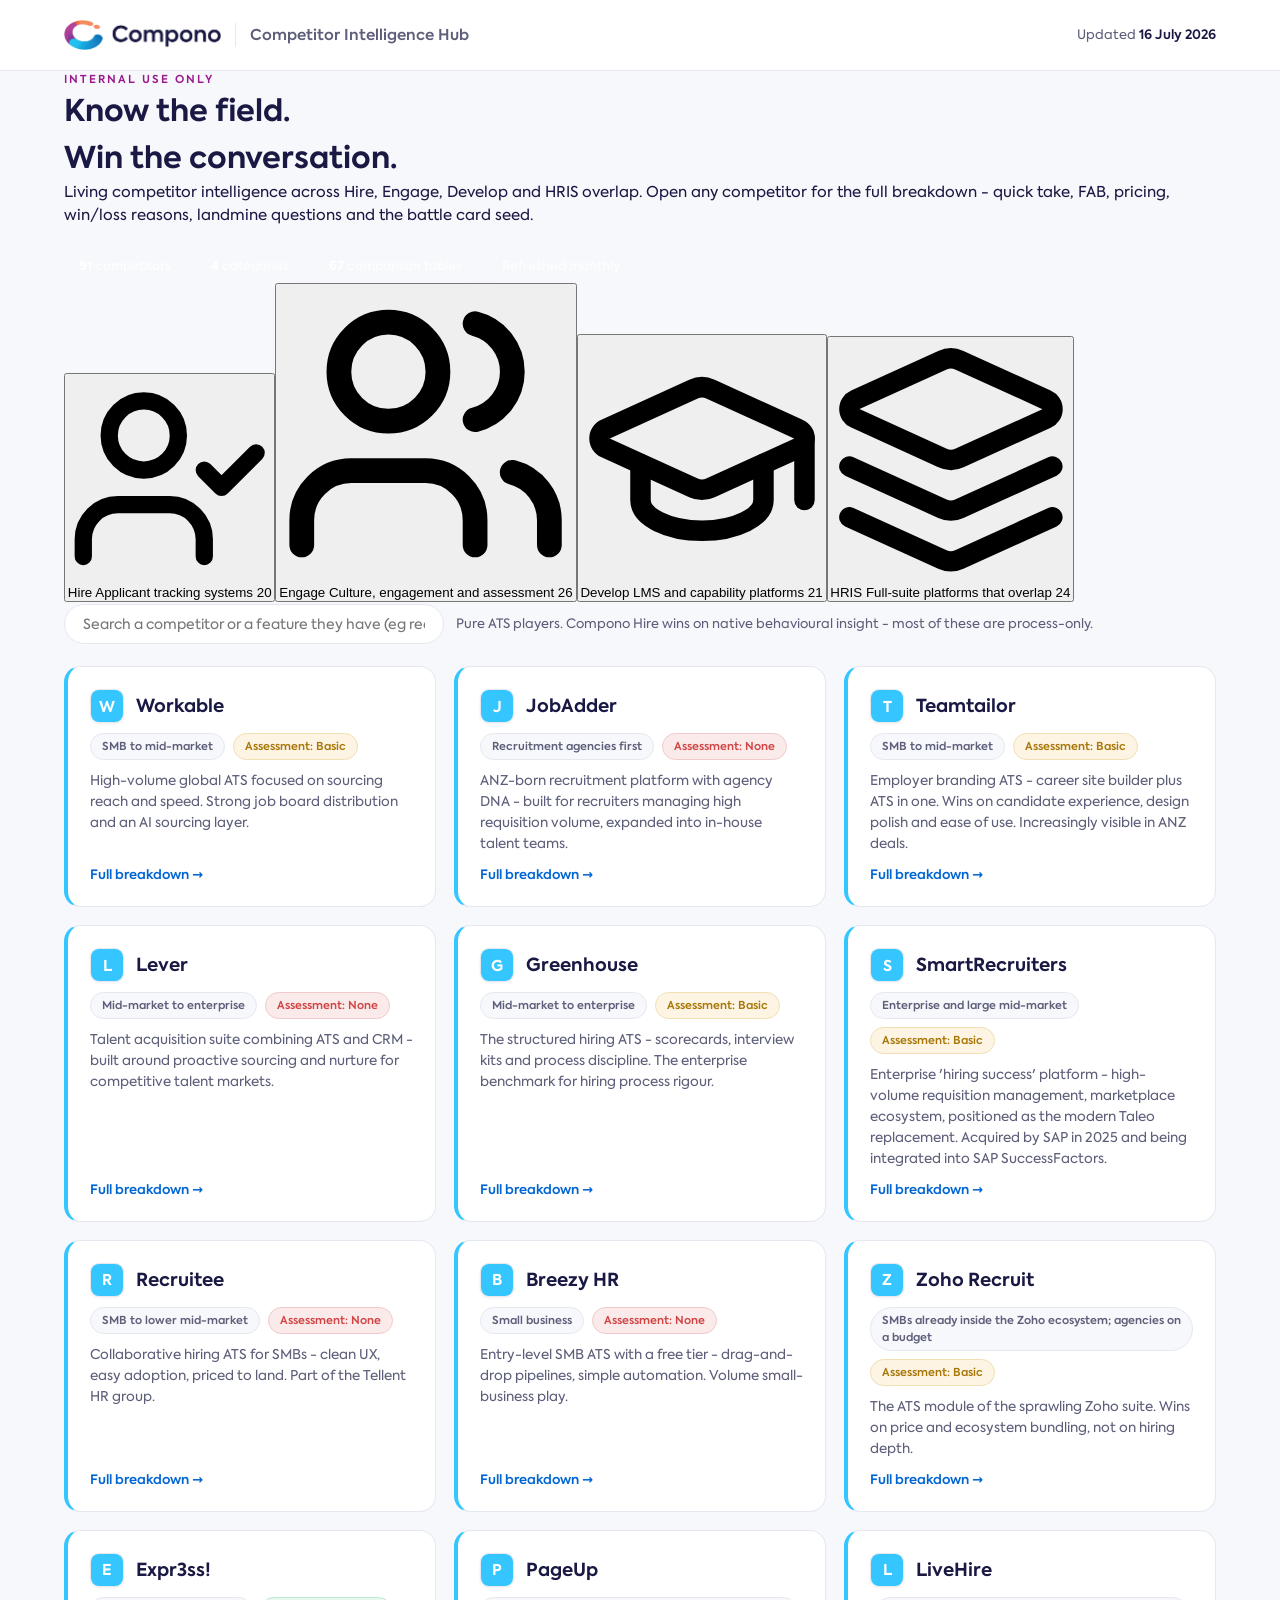
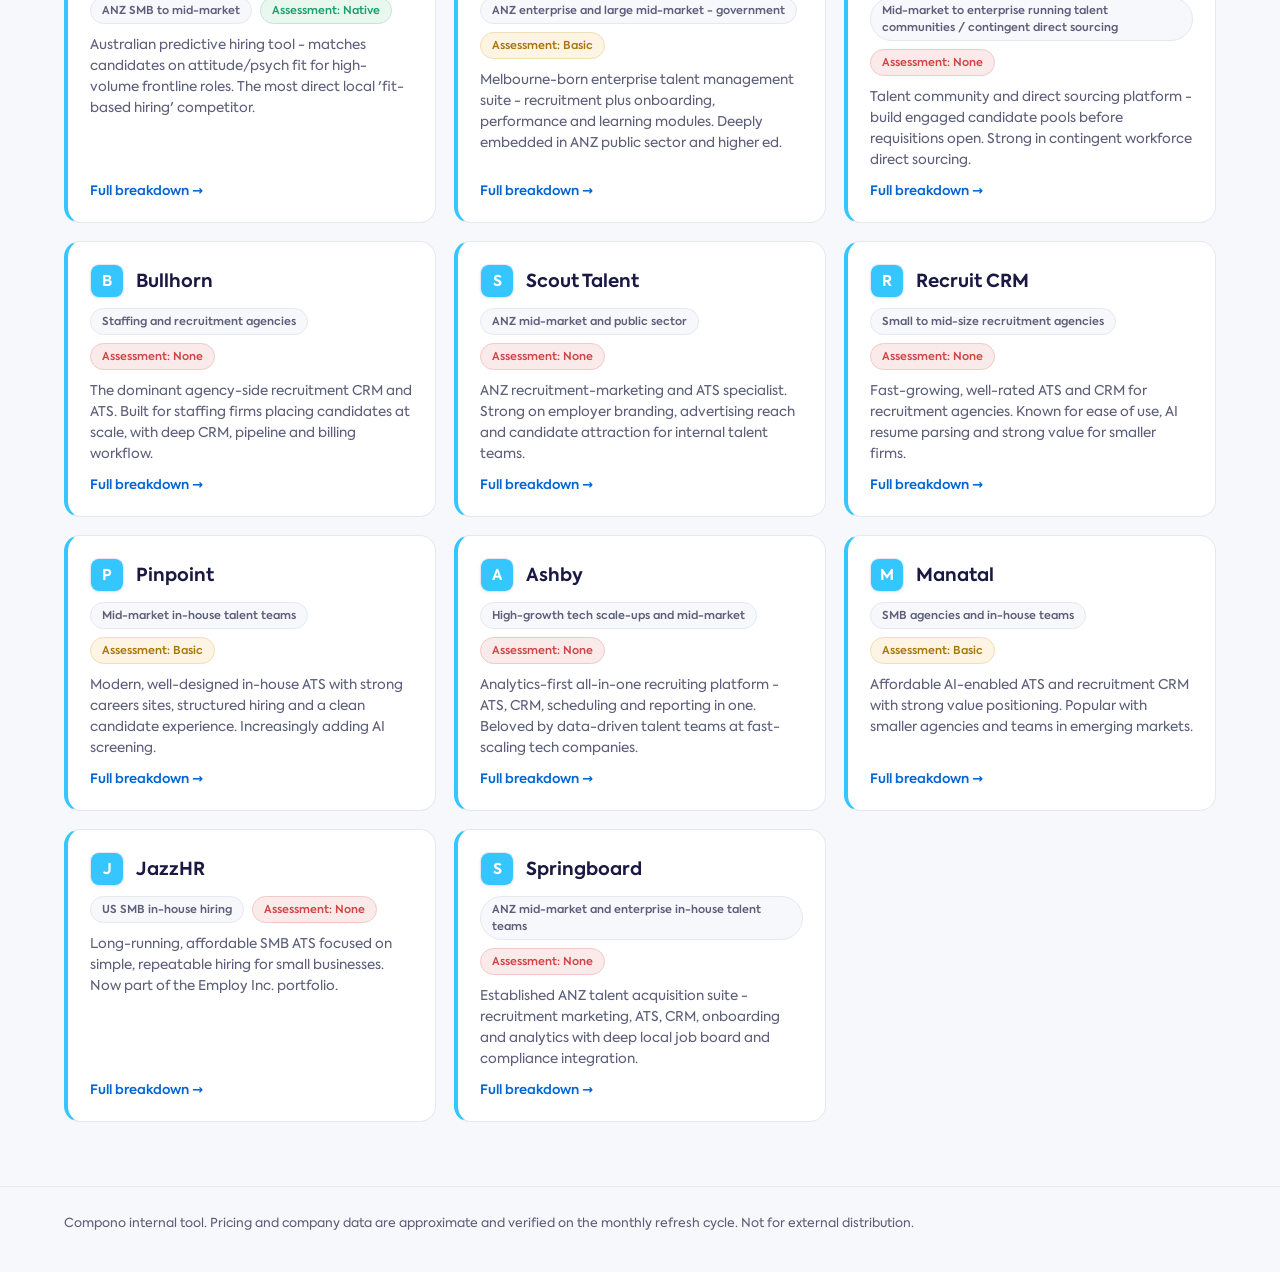
==== commit 87423509: "Add files via upload" ====
--- a/index.html
+++ b/index.html
@@ -7,27 +7,30 @@
 <title>Compono Competitor Intelligence Hub</title>
 <link rel="stylesheet" href="styles.css">
 </head>
-<body>
+<body class="home">
+
+<div class="home-glow glow-a"></div>
+<div class="home-glow glow-b"></div>
 
 <header class="site-header">
   <div class="wrap">
     <div class="brand">
-      <img src="assets/logo-horizontal-color.png" alt="Compono">
+      <img src="assets/logo-horizontal-white.png" alt="Compono" onerror="this.onerror=null;this.src='assets/logo-horizontal-color.png';this.classList.add('logo-fallback-bg')">
       <span class="brand-title">Competitor Intelligence Hub</span>
     </div>
-    <div class="last-updated">Last updated: <strong id="lastUpdated"></strong></div>
+    <div class="last-updated">Updated <strong id="lastUpdated"></strong></div>
   </div>
 </header>
 
 <main class="wrap">
-  <div class="hero">
+  <div class="home-hero">
     <div class="eyebrow">Internal use only</div>
-    <h1>Know the field. Win the conversation.</h1>
-    <p>Living competitor intelligence across Hire, Engage, Develop and HRIS overlap. Click any competitor for the full breakdown - quick take, FAB, pricing, win/loss reasons, landmine questions and the battle card seed. Refreshed monthly.</p>
+    <h1>Know the field.<br>Win the conversation.</h1>
+    <p>Living competitor intelligence across Hire, Engage, Develop and HRIS overlap. Open any competitor for the full breakdown - quick take, FAB, pricing, win/loss reasons, landmine questions and the battle card seed.</p>
     <div class="hero-stats" id="heroStats"></div>
   </div>
 
-  <div class="tabs" id="tabs"></div>
+  <div class="modules" id="modules"></div>
 
   <div class="toolbar">
     <input type="text" class="search" id="search" placeholder="Search a competitor or a feature they have (eg requisition, SCORM, assessment)...">
@@ -43,30 +46,48 @@
 
 <script src="data.js"></script>
 <script>
-  document.getElementById("lastUpdated").textContent = LAST_UPDATED;
+  // Header shows the short date only. The full refresh note sits in the tooltip.
+  const shortDate = LAST_UPDATED.split(" (")[0];
+  const luEl = document.getElementById("lastUpdated");
+  luEl.textContent = shortDate;
+  luEl.parentElement.title = LAST_UPDATED;
 
   // Hero stat chips - computed from the data so they never go stale.
   (function () {
     const statsEl = document.getElementById("heroStats");
     if (!statsEl) return;
     const tables = COMPETITORS.filter(c => c.fabComparison).length;
-    const shortDate = LAST_UPDATED.split(" (")[0];
     statsEl.innerHTML = `
       <span class="stat-chip"><strong>${COMPETITORS.length}</strong> competitors</span>
       <span class="stat-chip"><strong>${Object.keys(CATEGORIES).length}</strong> categories</span>
       <span class="stat-chip"><strong>${tables}</strong> comparison tables</span>
-      <span class="stat-chip">Updated <strong>${shortDate}</strong></span>`;
+      <span class="stat-chip">Refreshed monthly</span>`;
   })();
 
   const tabOrder = ["hire", "engage", "develop", "hris"];
   let activeTab = sessionStorage.getItem("activeTab") || "hire";
   let query = "";
 
-  const tabsEl = document.getElementById("tabs");
+  const modulesEl = document.getElementById("modules");
   const gridEl = document.getElementById("grid");
   const descEl = document.getElementById("tabDesc");
-
   const searchEl = document.getElementById("search");
+
+  // Short tile copy. The longer category description still shows above the grid.
+  const MODULE_UI = {
+    hire:    { line: "Applicant tracking systems" },
+    engage:  { line: "Culture, engagement and assessment" },
+    develop: { line: "LMS and capability platforms" },
+    hris:    { line: "Full-suite platforms that overlap" }
+  };
+
+  // Inline icons (Lucide set) - no external requests, prints and loads offline.
+  const MODULE_ICONS = {
+    hire: `<svg viewBox="0 0 24 24" fill="none" stroke="currentColor" stroke-width="2" stroke-linecap="round" stroke-linejoin="round"><path d="M16 21v-2a4 4 0 0 0-4-4H6a4 4 0 0 0-4 4v2"/><circle cx="9" cy="7" r="4"/><polyline points="16 11 18 13 22 9"/></svg>`,
+    engage: `<svg viewBox="0 0 24 24" fill="none" stroke="currentColor" stroke-width="2" stroke-linecap="round" stroke-linejoin="round"><path d="M16 21v-2a4 4 0 0 0-4-4H6a4 4 0 0 0-4 4v2"/><circle cx="9" cy="7" r="4"/><path d="M22 21v-2a4 4 0 0 0-3-3.87"/><path d="M16 3.13a4 4 0 0 1 0 7.75"/></svg>`,
+    develop: `<svg viewBox="0 0 24 24" fill="none" stroke="currentColor" stroke-width="2" stroke-linecap="round" stroke-linejoin="round"><path d="M21.42 10.922a1 1 0 0 0-.019-1.838L12.83 5.18a2 2 0 0 0-1.66 0L2.6 9.08a1 1 0 0 0 0 1.832l8.57 3.908a2 2 0 0 0 1.66 0z"/><path d="M22 10v6"/><path d="M6 12.5V16a6 3 0 0 0 12 0v-3.5"/></svg>`,
+    hris: `<svg viewBox="0 0 24 24" fill="none" stroke="currentColor" stroke-width="2" stroke-linecap="round" stroke-linejoin="round"><path d="M12.83 2.18a2 2 0 0 0-1.66 0L2.6 6.08a1 1 0 0 0 0 1.83l8.58 3.91a2 2 0 0 0 1.66 0l8.58-3.9a1 1 0 0 0 0-1.83Z"/><path d="m22 17.65-9.17 4.16a2 2 0 0 1-1.66 0L2 17.65"/><path d="m22 12.65-9.17 4.16a2 2 0 0 1-1.66 0L2 12.65"/></svg>`
+  };
 
   // Build the searchable text for each competitor once, on load.
   // Capability-true only: this is what a competitor actually HAS.
@@ -98,23 +119,28 @@
     return query.split(/\s+/).filter(Boolean).every(token => c._search.includes(token));
   }
 
-  function renderTabs() {
+  function renderModules() {
     const searching = query !== "";
-    tabsEl.innerHTML = tabOrder.map(key => {
+    modulesEl.innerHTML = tabOrder.map(key => {
       const count = COMPETITORS.filter(c => c.category === key).length;
       const isActive = !searching && key === activeTab;
-      return `<button class="tab ${isActive ? "active" : ""}" data-tab="${key}">
-        <span class="dot dot-${key}"></span>${CATEGORIES[key].label} <span class="count">${count}</span>
+      return `<button class="module ${key} ${isActive ? "active" : ""}" data-tab="${key}" aria-pressed="${isActive}">
+        <span class="module-icon">${MODULE_ICONS[key]}</span>
+        <span class="module-body">
+          <span class="module-name">${CATEGORIES[key].label}</span>
+          <span class="module-line">${MODULE_UI[key].line}</span>
+        </span>
+        <span class="module-count">${count}</span>
       </button>`;
     }).join("");
-    tabsEl.querySelectorAll(".tab").forEach(btn => {
+    modulesEl.querySelectorAll(".module").forEach(btn => {
       btn.addEventListener("click", () => {
-        // Clicking a tab returns to normal browsing and clears any search.
+        // Clicking a module returns to normal browsing and clears any search.
         activeTab = btn.dataset.tab;
         sessionStorage.setItem("activeTab", activeTab);
         query = "";
         searchEl.value = "";
-        renderTabs(); renderGrid();
+        renderModules(); renderGrid();
       });
     });
   }
@@ -174,15 +200,15 @@
         <p>${c.summary}</p>
         <span class="card-link">Full breakdown →</span>
       </a>
-    `).join("") : `<p style="color:var(--muted)">${emptyMsg}</p>`;
+    `).join("") : `<p class="grid-empty">${emptyMsg}</p>`;
   }
 
   searchEl.addEventListener("input", e => {
     query = e.target.value.toLowerCase().trim();
-    renderTabs(); renderGrid();
+    renderModules(); renderGrid();
   });
 
-  renderTabs();
+  renderModules();
   renderGrid();
 </script>
 </body>
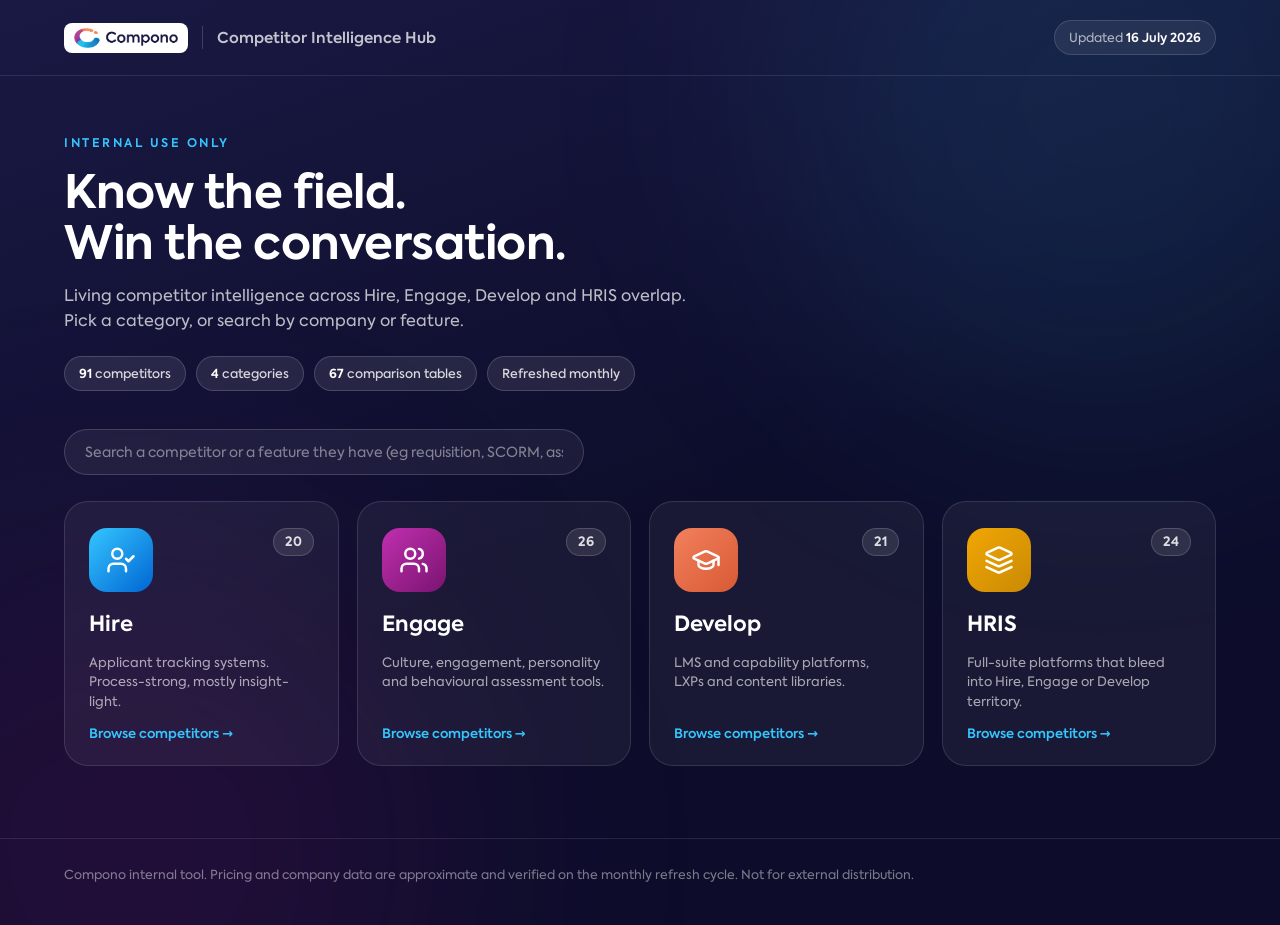
==== commit d5042852: "Add files via upload" ====
--- a/index.html
+++ b/index.html
@@ -26,18 +26,20 @@
   <div class="home-hero">
     <div class="eyebrow">Internal use only</div>
     <h1>Know the field.<br>Win the conversation.</h1>
-    <p>Living competitor intelligence across Hire, Engage, Develop and HRIS overlap. Open any competitor for the full breakdown - quick take, FAB, pricing, win/loss reasons, landmine questions and the battle card seed.</p>
+    <p>Living competitor intelligence across Hire, Engage, Develop and HRIS overlap. Pick a category, or search by company or feature.</p>
     <div class="hero-stats" id="heroStats"></div>
+  </div>
+
+  <div class="toolbar home-toolbar">
+    <input type="text" class="search" id="search" placeholder="Search a competitor or a feature they have (eg requisition, SCORM, assessment)...">
   </div>
 
   <div class="modules" id="modules"></div>
 
-  <div class="toolbar">
-    <input type="text" class="search" id="search" placeholder="Search a competitor or a feature they have (eg requisition, SCORM, assessment)...">
-    <span class="tab-desc" id="tabDesc"></span>
+  <div class="search-results" id="searchResults" hidden>
+    <div class="search-meta" id="searchMeta"></div>
+    <div class="grid" id="grid"></div>
   </div>
-
-  <div class="grid" id="grid"></div>
 </main>
 
 <footer class="site-footer">
@@ -65,23 +67,23 @@
   })();
 
   const tabOrder = ["hire", "engage", "develop", "hris"];
-  let activeTab = sessionStorage.getItem("activeTab") || "hire";
   let query = "";
 
   const modulesEl = document.getElementById("modules");
+  const resultsEl = document.getElementById("searchResults");
   const gridEl = document.getElementById("grid");
-  const descEl = document.getElementById("tabDesc");
+  const metaEl = document.getElementById("searchMeta");
   const searchEl = document.getElementById("search");
 
-  // Short tile copy. The longer category description still shows above the grid.
+  // Short tile copy for the landing cards.
   const MODULE_UI = {
-    hire:    { line: "Applicant tracking systems" },
-    engage:  { line: "Culture, engagement and assessment" },
-    develop: { line: "LMS and capability platforms" },
-    hris:    { line: "Full-suite platforms that overlap" }
+    hire:    { line: "Applicant tracking systems. Process-strong, mostly insight-light." },
+    engage:  { line: "Culture, engagement, personality and behavioural assessment tools." },
+    develop: { line: "LMS and capability platforms, LXPs and content libraries." },
+    hris:    { line: "Full-suite platforms that bleed into Hire, Engage or Develop territory." }
   };
 
-  // Inline icons (Lucide set) - no external requests, prints and loads offline.
+  // Inline icons (Lucide set) - no external requests, loads offline.
   const MODULE_ICONS = {
     hire: `<svg viewBox="0 0 24 24" fill="none" stroke="currentColor" stroke-width="2" stroke-linecap="round" stroke-linejoin="round"><path d="M16 21v-2a4 4 0 0 0-4-4H6a4 4 0 0 0-4 4v2"/><circle cx="9" cy="7" r="4"/><polyline points="16 11 18 13 22 9"/></svg>`,
     engage: `<svg viewBox="0 0 24 24" fill="none" stroke="currentColor" stroke-width="2" stroke-linecap="round" stroke-linejoin="round"><path d="M16 21v-2a4 4 0 0 0-4-4H6a4 4 0 0 0-4 4v2"/><circle cx="9" cy="7" r="4"/><path d="M22 21v-2a4 4 0 0 0-3-3.87"/><path d="M16 3.13a4 4 0 0 1 0 7.75"/></svg>`,
@@ -120,29 +122,18 @@
   }
 
   function renderModules() {
-    const searching = query !== "";
     modulesEl.innerHTML = tabOrder.map(key => {
       const count = COMPETITORS.filter(c => c.category === key).length;
-      const isActive = !searching && key === activeTab;
-      return `<button class="module ${key} ${isActive ? "active" : ""}" data-tab="${key}" aria-pressed="${isActive}">
-        <span class="module-icon">${MODULE_ICONS[key]}</span>
-        <span class="module-body">
-          <span class="module-name">${CATEGORIES[key].label}</span>
-          <span class="module-line">${MODULE_UI[key].line}</span>
+      return `<a class="module ${key}" href="category.html?cat=${key}">
+        <span class="module-top">
+          <span class="module-icon">${MODULE_ICONS[key]}</span>
+          <span class="module-count">${count}</span>
         </span>
-        <span class="module-count">${count}</span>
-      </button>`;
+        <span class="module-name">${CATEGORIES[key].label}</span>
+        <span class="module-line">${MODULE_UI[key].line}</span>
+        <span class="module-go">Browse competitors →</span>
+      </a>`;
     }).join("");
-    modulesEl.querySelectorAll(".module").forEach(btn => {
-      btn.addEventListener("click", () => {
-        // Clicking a module returns to normal browsing and clears any search.
-        activeTab = btn.dataset.tab;
-        sessionStorage.setItem("activeTab", activeTab);
-        query = "";
-        searchEl.value = "";
-        renderModules(); renderGrid();
-      });
-    });
   }
 
   // Company logo chip. Uses the competitor's website favicon via Google's
@@ -163,53 +154,43 @@
     return `<span class="pill ${cls}">Assessment: ${lvl}</span>`;
   }
 
-  // Category tag shown on cards when searching across all tabs.
+  // Category tag - search results span all categories, so always show it.
   function categoryPill(c) {
     const label = CATEGORIES[c.category] ? CATEGORIES[c.category].label : c.category;
     return `<span class="pill"><span class="dot dot-${c.category}" style="display:inline-block;width:8px;height:8px;border-radius:50%;margin-right:6px"></span>${label}</span>`;
   }
 
-  function renderGrid() {
+  function renderSearch() {
     const searching = query !== "";
+    modulesEl.hidden = searching;
+    resultsEl.hidden = !searching;
+    if (!searching) { gridEl.innerHTML = ""; return; }
 
-    // Empty search browses the active tab. A search looks across all categories.
-    const list = searching
-      ? COMPETITORS.filter(matchesQuery)
-      : COMPETITORS.filter(c => c.category === activeTab);
-
-    if (searching) {
-      descEl.textContent = list.length === 1
-        ? "1 competitor matches across all categories"
-        : list.length + " competitors match across all categories";
-    } else {
-      descEl.textContent = CATEGORIES[activeTab].desc;
-    }
-
-    const emptyMsg = searching
-      ? "No competitors match that search."
-      : "No competitors in this tab.";
+    const list = COMPETITORS.filter(matchesQuery);
+    metaEl.textContent = list.length === 1
+      ? "1 competitor matches across all categories"
+      : list.length + " competitors match across all categories";
 
     gridEl.innerHTML = list.length ? list.map(c => `
       <a class="comp-card ${c.category}" href="competitor.html?id=${c.id}">
         <div class="card-head">${logoChip(c)}<h3>${c.name}</h3></div>
         <div class="card-meta">
-          ${searching ? categoryPill(c) : ""}
+          ${categoryPill(c)}
           <span class="pill">${c.targetMarket.split(",")[0]}</span>
           ${assessPill(c)}
         </div>
         <p>${c.summary}</p>
         <span class="card-link">Full breakdown →</span>
       </a>
-    `).join("") : `<p class="grid-empty">${emptyMsg}</p>`;
+    `).join("") : `<p class="grid-empty">No competitors match that search.</p>`;
   }
 
   searchEl.addEventListener("input", e => {
     query = e.target.value.toLowerCase().trim();
-    renderModules(); renderGrid();
+    renderSearch();
   });
 
   renderModules();
-  renderGrid();
 </script>
 </body>
 </html>
--- a/styles.css
+++ b/styles.css
@@ -509,3 +509,167 @@
   .fab-compare-table tr:hover td { background:transparent; }
   .hero { -webkit-print-color-adjust:exact; print-color-adjust:exact; }
 }
+
+/* ============================================================
+   CATEGORY PAGE HEADER (light)
+   Compact page title for category.html. The big hero now lives
+   on the dark home landing page.
+   ============================================================ */
+.cat-header { padding:14px 0 6px; }
+.cat-header .eyebrow { display:flex; align-items:center; gap:8px; }
+.cat-header .eyebrow .dot { width:9px; height:9px; border-radius:50%; display:inline-block; }
+.cat-header h1 { font-size:30px; font-weight:700; letter-spacing:-0.3px; margin:8px 0 6px; }
+.cat-header p { color:var(--muted); max-width:760px; font-size:14.5px; }
+.cat-header .cat-count { font-size:13px; font-weight:600; color:var(--muted); margin-top:10px; }
+.cat-header.hire .eyebrow { color:var(--hire-ink); }
+.cat-header.engage .eyebrow { color:var(--engage-ink); }
+.cat-header.develop .eyebrow { color:var(--develop-ink); }
+.cat-header.hris .eyebrow { color:var(--hris-ink); }
+
+/* ============================================================
+   DARK HOME LANDING PAGE
+   index.html only. Every selector is scoped to body.home so
+   the light category and competitor pages are unaffected.
+   Follows the Compono GTM dark surface rules - dark gradient
+   background, cyan accents, ambient glows, glass cards.
+   ============================================================ */
+body.home {
+  background:linear-gradient(160deg, #1A1944 0%, #0D0D2B 55%, #0D0D2B 100%);
+  color:#fff;
+  min-height:100vh;
+  position:relative;
+}
+
+/* Ambient glows behind everything */
+body.home .home-glow {
+  position:fixed; border-radius:50%; pointer-events:none; z-index:0;
+}
+body.home .glow-a {
+  top:-220px; right:-140px; width:640px; height:640px;
+  background:rgba(53,198,255,.10); filter:blur(120px);
+}
+body.home .glow-b {
+  bottom:-260px; left:-180px; width:620px; height:620px;
+  background:rgba(154,26,141,.14); filter:blur(130px);
+}
+body.home main, body.home .site-header, body.home .site-footer { position:relative; z-index:1; }
+
+/* ---------- Header ---------- */
+body.home .site-header {
+  background:transparent;
+  border-bottom:1px solid rgba(255,255,255,.10);
+}
+body.home .brand-title { color:rgba(255,255,255,.75); border-left-color:rgba(255,255,255,.18); }
+body.home .brand img.logo-fallback-bg { background:#fff; padding:5px 10px; border-radius:8px; }
+body.home .last-updated {
+  font-size:12.5px; color:rgba(255,255,255,.65);
+  background:rgba(255,255,255,.07);
+  border:1px solid rgba(255,255,255,.14);
+  border-radius:9999px; padding:7px 14px;
+  cursor:default; white-space:nowrap;
+}
+body.home .last-updated strong { color:#fff; }
+
+/* ---------- Hero ---------- */
+body.home .home-hero { padding:58px 0 8px; max-width:820px; }
+body.home .home-hero .eyebrow { color:var(--cyan); font-size:12px; letter-spacing:2.5px; }
+body.home .home-hero h1 {
+  font-size:46px; font-weight:700; line-height:1.12;
+  letter-spacing:-0.5px; margin:14px 0 14px;
+}
+body.home .home-hero p { color:rgba(255,255,255,.72); font-size:16px; max-width:640px; }
+body.home .hero-stats { margin-top:22px; }
+@media (max-width:640px){ body.home .home-hero h1 { font-size:32px; } body.home .home-hero { padding-top:38px; } }
+
+/* ---------- Search ---------- */
+body.home .home-toolbar { margin:30px 0 26px; }
+body.home .search {
+  max-width:520px;
+  background:rgba(255,255,255,.06);
+  border-color:rgba(255,255,255,.16);
+  color:#fff;
+  padding:13px 20px;
+}
+body.home .search::placeholder { color:rgba(255,255,255,.45); }
+body.home .search:focus { border-color:var(--cyan); }
+
+/* ---------- Module tiles ---------- */
+body.home .modules {
+  display:grid;
+  grid-template-columns:repeat(4, 1fr);
+  gap:18px;
+  padding-bottom:72px;
+}
+@media (max-width:980px){ body.home .modules { grid-template-columns:repeat(2,1fr); } }
+@media (max-width:520px){ body.home .modules { grid-template-columns:1fr; } }
+
+body.home .module {
+  display:flex; flex-direction:column; gap:12px;
+  color:#fff; text-decoration:none;
+  background:rgba(255,255,255,.05);
+  border:1px solid rgba(255,255,255,.12);
+  border-radius:24px;
+  padding:26px 24px 22px;
+  min-height:230px;
+  transition:transform .2s var(--ease-out), box-shadow .2s var(--ease-out), background .2s ease, border-color .2s ease;
+}
+body.home .module:hover { text-decoration:none; transform:translateY(-3px); background:rgba(255,255,255,.09); }
+body.home .module.hire:hover    { border-color:var(--cyan);  box-shadow:0 20px 40px -15px rgba(53,198,255,.40); }
+body.home .module.engage:hover  { border-color:#c94dbb;      box-shadow:0 20px 40px -15px rgba(154,26,141,.50); }
+body.home .module.develop:hover { border-color:var(--coral); box-shadow:0 20px 40px -15px rgba(243,128,93,.40); }
+body.home .module.hris:hover    { border-color:var(--amber); box-shadow:0 20px 40px -15px rgba(241,166,4,.35); }
+
+body.home .module-top { display:flex; align-items:flex-start; justify-content:space-between; }
+body.home .module-icon {
+  width:64px; height:64px;
+  border-radius:18px;
+  display:flex; align-items:center; justify-content:center;
+  color:#fff;
+}
+body.home .module-icon svg { width:30px; height:30px; }
+body.home .module.hire    .module-icon { background:linear-gradient(135deg, #35c6ff, #0065D3); }
+body.home .module.engage  .module-icon { background:linear-gradient(135deg, #c02fb0, #7a1470); }
+body.home .module.develop .module-icon { background:linear-gradient(135deg, #f3805d, #d75a34); }
+body.home .module.hris    .module-icon { background:linear-gradient(135deg, #F1A604, #c98a03); }
+
+body.home .module-count {
+  font-size:13px; font-weight:700;
+  color:rgba(255,255,255,.85);
+  background:rgba(255,255,255,.10);
+  border:1px solid rgba(255,255,255,.16);
+  border-radius:9999px;
+  min-width:36px; height:28px;
+  display:flex; align-items:center; justify-content:center;
+  padding:0 11px;
+}
+body.home .module-name { font-size:21px; font-weight:700; margin-top:4px; }
+body.home .module-line { font-size:13px; color:rgba(255,255,255,.62); line-height:1.5; flex:1; }
+body.home .module-go { font-size:13px; font-weight:600; color:var(--cyan); }
+
+/* ---------- Search results on dark ---------- */
+body.home .search-results { padding-bottom:72px; }
+body.home .search-meta { font-size:13px; color:rgba(255,255,255,.60); margin-bottom:16px; }
+body.home .grid { padding-bottom:0; }
+body.home .comp-card {
+  background:rgba(255,255,255,.05);
+  border-color:rgba(255,255,255,.10);
+  color:#fff;
+}
+body.home .comp-card:hover {
+  background:rgba(255,255,255,.08);
+  box-shadow:0 20px 40px -15px rgba(53,198,255,.25);
+}
+body.home .comp-card p { color:rgba(255,255,255,.66); }
+body.home .comp-card .pill {
+  background:rgba(255,255,255,.07);
+  border-color:rgba(255,255,255,.16);
+  color:rgba(255,255,255,.72);
+}
+body.home .comp-card .pill.assess-native { background:rgba(29,158,111,.18);  color:#5fdcae; border-color:rgba(29,158,111,.45); }
+body.home .comp-card .pill.assess-basic  { background:rgba(241,166,4,.16);   color:#f5c667; border-color:rgba(241,166,4,.40); }
+body.home .comp-card .pill.assess-none   { background:rgba(209,69,69,.16);   color:#f19a9a; border-color:rgba(209,69,69,.40); }
+body.home .card-link { color:var(--cyan); }
+body.home .grid-empty { color:rgba(255,255,255,.60); }
+
+/* ---------- Footer ---------- */
+body.home .site-footer { border-top-color:rgba(255,255,255,.10); color:rgba(255,255,255,.45); }
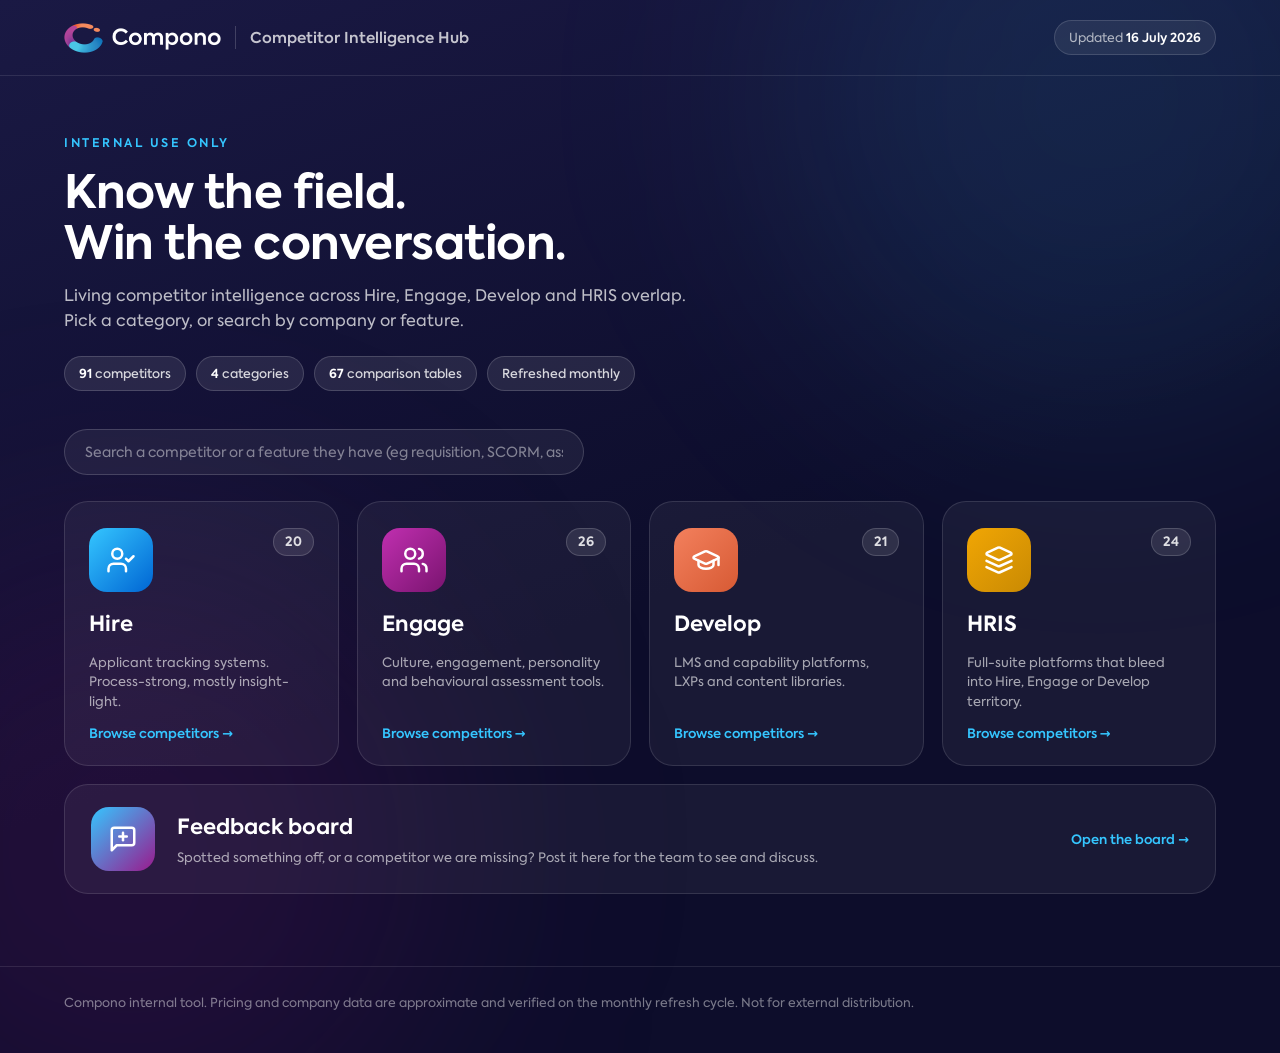
==== commit 00571b74: "Add files via upload" ====
--- a/index.html
+++ b/index.html
@@ -88,7 +88,8 @@
     hire: `<svg viewBox="0 0 24 24" fill="none" stroke="currentColor" stroke-width="2" stroke-linecap="round" stroke-linejoin="round"><path d="M16 21v-2a4 4 0 0 0-4-4H6a4 4 0 0 0-4 4v2"/><circle cx="9" cy="7" r="4"/><polyline points="16 11 18 13 22 9"/></svg>`,
     engage: `<svg viewBox="0 0 24 24" fill="none" stroke="currentColor" stroke-width="2" stroke-linecap="round" stroke-linejoin="round"><path d="M16 21v-2a4 4 0 0 0-4-4H6a4 4 0 0 0-4 4v2"/><circle cx="9" cy="7" r="4"/><path d="M22 21v-2a4 4 0 0 0-3-3.87"/><path d="M16 3.13a4 4 0 0 1 0 7.75"/></svg>`,
     develop: `<svg viewBox="0 0 24 24" fill="none" stroke="currentColor" stroke-width="2" stroke-linecap="round" stroke-linejoin="round"><path d="M21.42 10.922a1 1 0 0 0-.019-1.838L12.83 5.18a2 2 0 0 0-1.66 0L2.6 9.08a1 1 0 0 0 0 1.832l8.57 3.908a2 2 0 0 0 1.66 0z"/><path d="M22 10v6"/><path d="M6 12.5V16a6 3 0 0 0 12 0v-3.5"/></svg>`,
-    hris: `<svg viewBox="0 0 24 24" fill="none" stroke="currentColor" stroke-width="2" stroke-linecap="round" stroke-linejoin="round"><path d="M12.83 2.18a2 2 0 0 0-1.66 0L2.6 6.08a1 1 0 0 0 0 1.83l8.58 3.91a2 2 0 0 0 1.66 0l8.58-3.9a1 1 0 0 0 0-1.83Z"/><path d="m22 17.65-9.17 4.16a2 2 0 0 1-1.66 0L2 17.65"/><path d="m22 12.65-9.17 4.16a2 2 0 0 1-1.66 0L2 12.65"/></svg>`
+    hris: `<svg viewBox="0 0 24 24" fill="none" stroke="currentColor" stroke-width="2" stroke-linecap="round" stroke-linejoin="round"><path d="M12.83 2.18a2 2 0 0 0-1.66 0L2.6 6.08a1 1 0 0 0 0 1.83l8.58 3.91a2 2 0 0 0 1.66 0l8.58-3.9a1 1 0 0 0 0-1.83Z"/><path d="m22 17.65-9.17 4.16a2 2 0 0 1-1.66 0L2 17.65"/><path d="m22 12.65-9.17 4.16a2 2 0 0 1-1.66 0L2 12.65"/></svg>`,
+    feedback: `<svg viewBox="0 0 24 24" fill="none" stroke="currentColor" stroke-width="2" stroke-linecap="round" stroke-linejoin="round"><path d="M21 15a2 2 0 0 1-2 2H7l-4 4V5a2 2 0 0 1 2-2h14a2 2 0 0 1 2 2z"/><line x1="12" y1="7" x2="12" y2="13"/><line x1="9" y1="10" x2="15" y2="10"/></svg>`
   };
 
   // Build the searchable text for each competitor once, on load.
@@ -122,7 +123,7 @@
   }
 
   function renderModules() {
-    modulesEl.innerHTML = tabOrder.map(key => {
+    const cards = tabOrder.map(key => {
       const count = COMPETITORS.filter(c => c.category === key).length;
       return `<a class="module ${key}" href="category.html?cat=${key}">
         <span class="module-top">
@@ -133,7 +134,17 @@
         <span class="module-line">${MODULE_UI[key].line}</span>
         <span class="module-go">Browse competitors →</span>
       </a>`;
-    }).join("");
+    });
+    // Feedback board - a discussion layer, separate from the competitor data.
+    cards.push(`<a class="module feedback" href="feedback.html">
+      <span class="module-icon">${MODULE_ICONS.feedback}</span>
+      <span class="fb-text">
+        <span class="module-name">Feedback board</span>
+        <span class="module-line">Spotted something off, or a competitor we are missing? Post it here for the team to see and discuss.</span>
+      </span>
+      <span class="module-go">Open the board →</span>
+    </a>`);
+    modulesEl.innerHTML = cards.join("");
   }
 
   // Company logo chip. Uses the competitor's website favicon via Google's
--- a/styles.css
+++ b/styles.css
@@ -673,3 +673,107 @@
 
 /* ---------- Footer ---------- */
 body.home .site-footer { border-top-color:rgba(255,255,255,.10); color:rgba(255,255,255,.45); }
+
+/* ============================================================
+   FEEDBACK BOARD
+   feedback.html (light page) plus the home-page tile.
+   Separate discussion layer - does not touch competitor data.
+   ============================================================ */
+
+/* ---------- Home-page feedback tile (full width) ---------- */
+body.home .module.feedback {
+  grid-column:1 / -1;
+  flex-direction:row;
+  align-items:center;
+  gap:22px;
+  min-height:auto;
+  padding:22px 26px;
+}
+body.home .module.feedback .module-icon {
+  flex:none;
+  background:linear-gradient(135deg, #35c6ff, #9a1a8d);
+}
+body.home .module.feedback .fb-text { display:flex; flex-direction:column; gap:4px; flex:1; }
+body.home .module.feedback .module-name { margin-top:0; }
+body.home .module.feedback .module-go { flex:none; }
+body.home .module.feedback:hover {
+  transform:translateY(-3px);
+  border-color:var(--cyan);
+  box-shadow:0 20px 40px -15px rgba(53,198,255,.40);
+}
+@media (max-width:520px){
+  body.home .module.feedback { flex-direction:column; align-items:flex-start; }
+}
+
+/* ---------- Feedback page intro ---------- */
+.fb-header { padding:14px 0 6px; }
+.fb-header .eyebrow { color:var(--blue); }
+.fb-header h1 { font-size:30px; font-weight:700; letter-spacing:-0.3px; margin:8px 0 6px; }
+.fb-header p { color:var(--muted); max-width:720px; font-size:14.5px; }
+
+/* ---------- Post form ---------- */
+.fb-form { display:grid; gap:14px; }
+.fb-row { display:grid; grid-template-columns:1fr 1fr; gap:14px; }
+@media (max-width:600px){ .fb-row { grid-template-columns:1fr; } }
+.fb-field { display:flex; flex-direction:column; gap:6px; }
+.fb-field label { font-size:12px; font-weight:600; color:var(--muted); }
+.fb-input, .fb-select, .fb-textarea {
+  font-family:inherit; font-size:14px; color:var(--text);
+  border:1px solid var(--line); border-radius:10px;
+  padding:10px 13px; background:var(--card); width:100%;
+}
+.fb-input:focus, .fb-select:focus, .fb-textarea:focus { outline:none; border-color:var(--blue); }
+.fb-textarea { min-height:110px; resize:vertical; line-height:1.5; }
+.fb-actions { display:flex; align-items:center; gap:14px; flex-wrap:wrap; }
+.honeypot { position:absolute; left:-9999px; width:1px; height:1px; overflow:hidden; }
+
+.btn {
+  font-family:inherit; font-size:14px; font-weight:600;
+  border:none; border-radius:9999px; padding:11px 24px;
+  background:var(--blue); color:#fff; cursor:pointer;
+  transition:background .15s ease;
+}
+.btn:hover { background:var(--blue-dark); }
+.btn:disabled { opacity:.55; cursor:not-allowed; }
+
+.fb-status { font-size:13px; }
+.fb-status.err { color:var(--red); }
+.fb-status.ok { color:var(--green); }
+.fb-status.muted { color:var(--muted); }
+
+/* ---------- Filters ---------- */
+.fb-filters { display:flex; gap:8px; flex-wrap:wrap; margin:26px 0 16px; }
+.fb-filter {
+  cursor:pointer; font-family:inherit;
+  font-size:12px; font-weight:600;
+  border-radius:9999px; padding:7px 15px;
+  background:var(--card); color:var(--muted); border:1px solid var(--line);
+  transition:all .15s ease;
+}
+.fb-filter:hover { border-color:var(--blue); color:var(--blue); }
+.fb-filter.active { background:var(--navy); color:#fff; border-color:var(--navy); }
+
+/* ---------- Post list ---------- */
+.fb-list { display:flex; flex-direction:column; gap:14px; }
+.fb-post {
+  background:var(--card);
+  border:1px solid var(--line);
+  border-left:4px solid var(--blue);
+  border-radius:var(--radius);
+  padding:18px 20px;
+}
+.fb-post.hire { border-left-color:var(--cyan); }
+.fb-post.engage { border-left-color:var(--purple); }
+.fb-post.develop { border-left-color:var(--coral); }
+.fb-post.hris { border-left-color:var(--amber); }
+.fb-post.new { border-left-color:var(--green); }
+.fb-post.general { border-left-color:var(--blue); }
+
+.fb-post-top { display:flex; align-items:center; gap:10px; flex-wrap:wrap; margin-bottom:8px; }
+.fb-post-name { font-weight:700; font-size:14.5px; }
+.fb-post-time { font-size:12px; color:var(--muted); margin-left:auto; }
+.fb-post-subject { font-weight:600; font-size:14px; margin-bottom:4px; }
+.fb-post-message { font-size:14px; color:var(--text); white-space:pre-wrap; overflow-wrap:anywhere; }
+
+.fb-note { color:var(--muted); font-size:14px; padding:18px 0; }
+.fb-note.err { color:var(--red); }
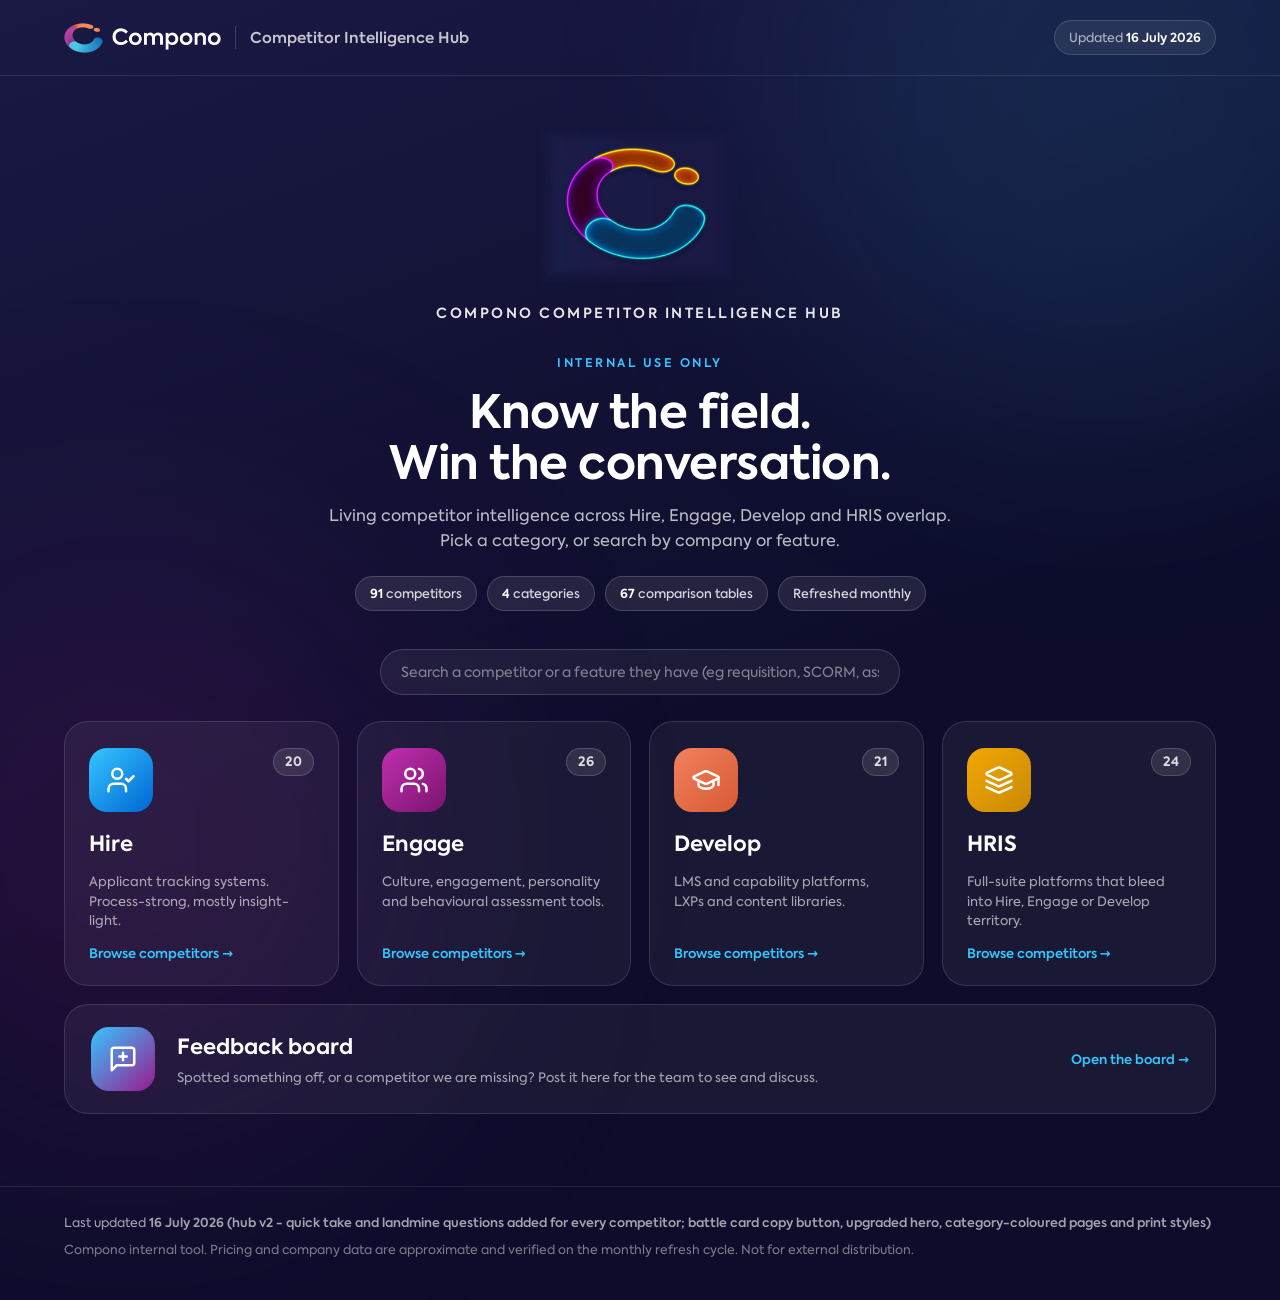
==== commit 0b64af90: "Add files via upload" ====
--- a/index.html
+++ b/index.html
@@ -24,6 +24,10 @@
 
 <main class="wrap">
   <div class="home-hero">
+    <div class="neon-mast">
+      <img class="neon-c" src="assets/logo-c-neon.png" alt="Compono" width="210" height="168">
+      <div class="neon-title">Compono Competitor Intelligence Hub</div>
+    </div>
     <div class="eyebrow">Internal use only</div>
     <h1>Know the field.<br>Win the conversation.</h1>
     <p>Living competitor intelligence across Hire, Engage, Develop and HRIS overlap. Pick a category, or search by company or feature.</p>
@@ -43,7 +47,10 @@
 </main>
 
 <footer class="site-footer">
-  <div class="wrap">Compono internal tool. Pricing and company data are approximate and verified on the monthly refresh cycle. Not for external distribution.</div>
+  <div class="wrap">
+    <div class="footer-updated">Last updated <strong id="footerUpdated"></strong></div>
+    Compono internal tool. Pricing and company data are approximate and verified on the monthly refresh cycle. Not for external distribution.
+  </div>
 </footer>
 
 <script src="data.js"></script>
@@ -53,6 +60,8 @@
   const luEl = document.getElementById("lastUpdated");
   luEl.textContent = shortDate;
   luEl.parentElement.title = LAST_UPDATED;
+  const footerEl = document.getElementById("footerUpdated");
+  if (footerEl) footerEl.textContent = LAST_UPDATED;
 
   // Hero stat chips - computed from the data so they never go stale.
   (function () {
--- a/styles.css
+++ b/styles.css
@@ -777,3 +777,74 @@
 
 .fb-note { color:var(--muted); font-size:14px; padding:18px 0; }
 .fb-note.err { color:var(--red); }
+
+/* ---------- Feedback status (pending / actioned) ---------- */
+.fb-post.pending { border-left-color:var(--amber); }
+.fb-post.actioned { border-left-color:var(--green); }
+
+.fb-status-badge {
+  font-size:11px; font-weight:600;
+  border-radius:9999px; padding:4px 11px; border:1px solid;
+}
+.fb-status-badge.pending { background:#fdf4e3; color:#a87708; border-color:#f0dfb3; }
+.fb-status-badge.actioned { background:#e8f8ef; color:var(--green); border-color:#bfe8d2; }
+
+.fb-post-actions { margin-top:12px; }
+.fb-toggle {
+  font-family:inherit; font-size:12px; font-weight:600;
+  border:1px solid var(--line); background:var(--card); color:var(--muted);
+  border-radius:9999px; padding:6px 14px; cursor:pointer;
+  transition:all .15s ease;
+}
+.fb-toggle:hover { border-color:var(--blue); color:var(--blue); }
+.fb-toggle:disabled { opacity:.55; cursor:not-allowed; }
+
+/* ============================================================
+   NEON MASTHEAD (home hero)
+   The C logo artwork is unchanged - only a soft light layer
+   around it breathes. Honours reduced-motion preferences.
+   ============================================================ */
+body.home .home-hero {
+  max-width:760px;
+  margin:0 auto;
+  text-align:center;
+  padding:44px 0 8px;
+}
+body.home .home-hero .hero-stats { justify-content:center; }
+body.home .home-hero p { margin-left:auto; margin-right:auto; }
+
+.neon-mast { display:flex; flex-direction:column; align-items:center; margin-bottom:30px; }
+
+.neon-c {
+  width:210px; height:auto; display:block;
+  animation:neonBreathe 5s ease-in-out infinite;
+  will-change:opacity, filter;
+}
+@keyframes neonBreathe {
+  0%, 100% { opacity:.80; filter:drop-shadow(0 0 8px rgba(120,160,255,.10)); }
+  50%      { opacity:1;   filter:drop-shadow(0 0 26px rgba(120,170,255,.32)); }
+}
+@media (prefers-reduced-motion: reduce) {
+  .neon-c { animation:none; opacity:1; filter:drop-shadow(0 0 14px rgba(120,170,255,.20)); }
+}
+
+.neon-title {
+  margin-top:14px;
+  font-size:14px; font-weight:600;
+  letter-spacing:2.5px; text-transform:uppercase;
+  color:rgba(255,255,255,.90);
+}
+
+/* Centre the search on the home page under the centred hero */
+body.home .home-toolbar { display:flex; justify-content:center; }
+
+@media (max-width:640px){
+  .neon-c { width:150px; }
+  .neon-title { font-size:12px; letter-spacing:2px; }
+  .neon-mast { margin-bottom:22px; }
+}
+
+/* ---------- Footer last-updated stamp ---------- */
+.footer-updated { margin-bottom:8px; font-size:12.5px; }
+body.home .footer-updated { color:rgba(255,255,255,.62); }
+.footer-updated strong { font-weight:600; }
